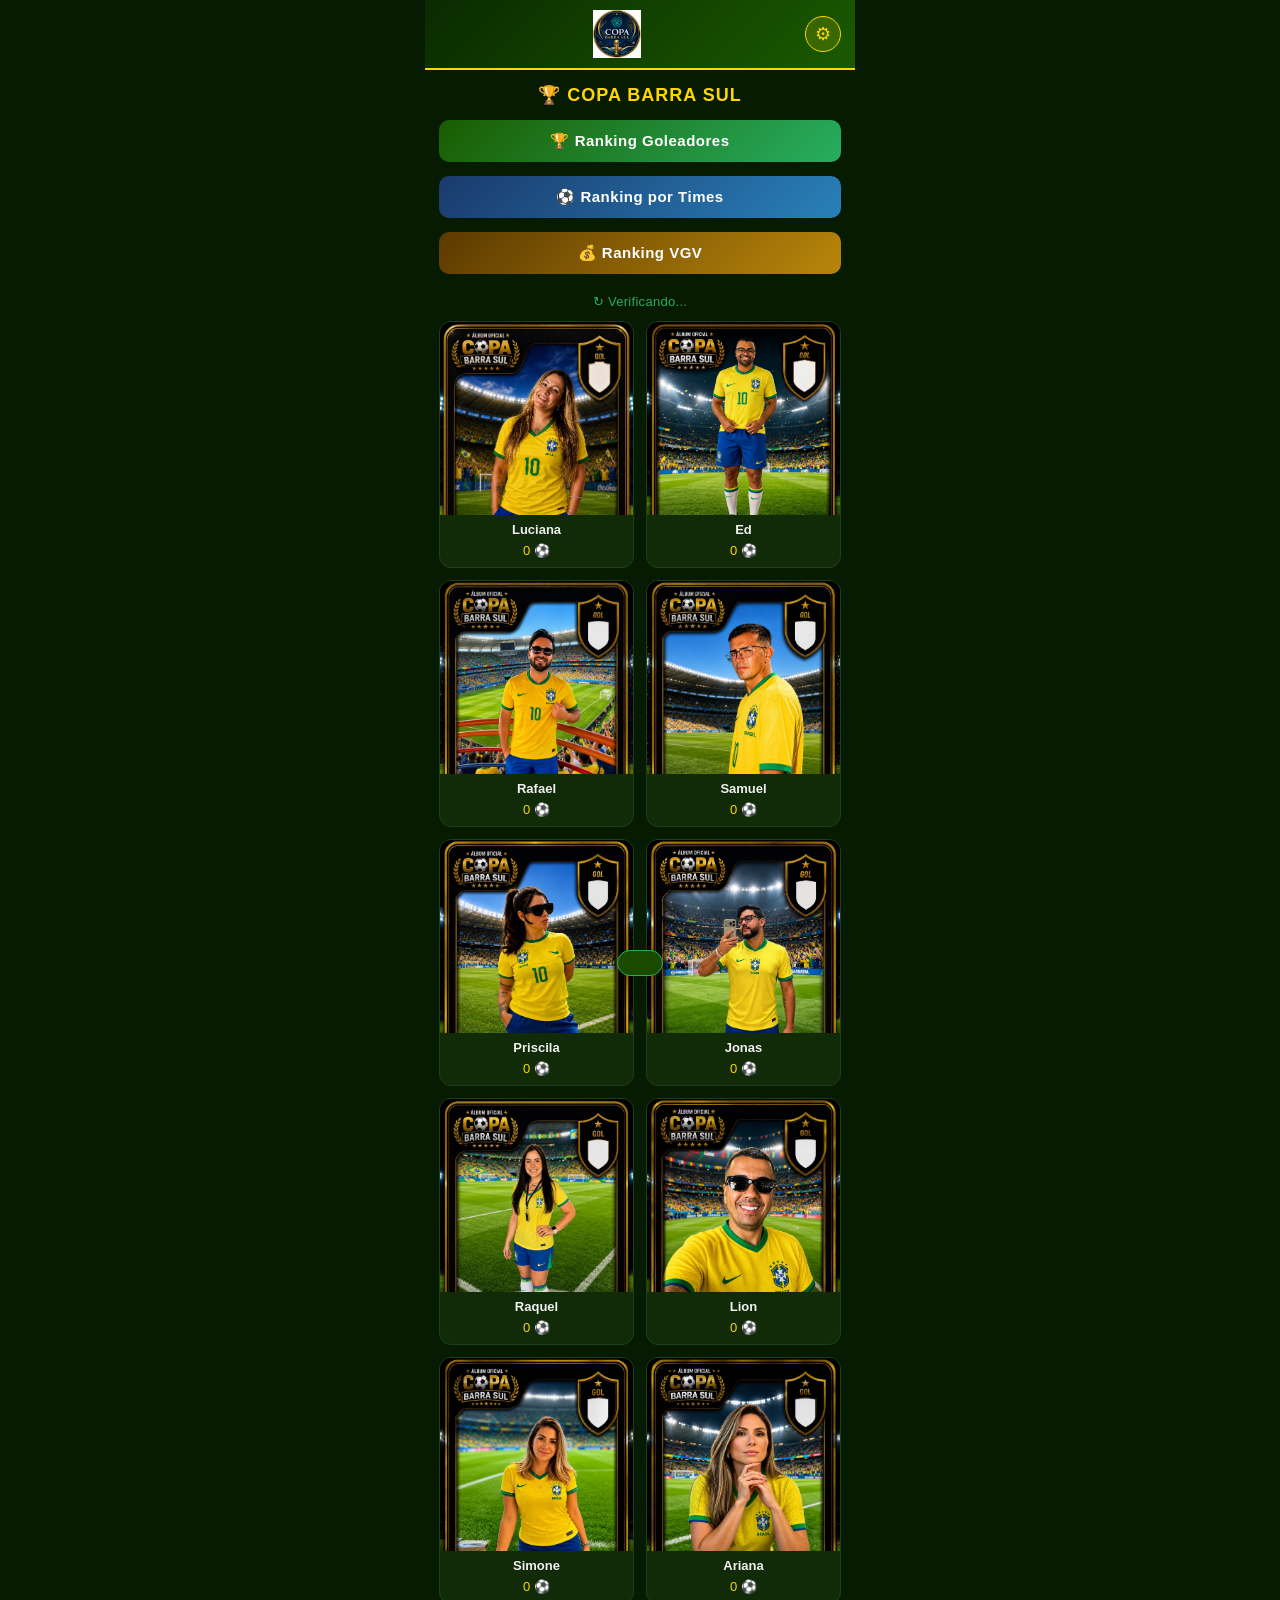
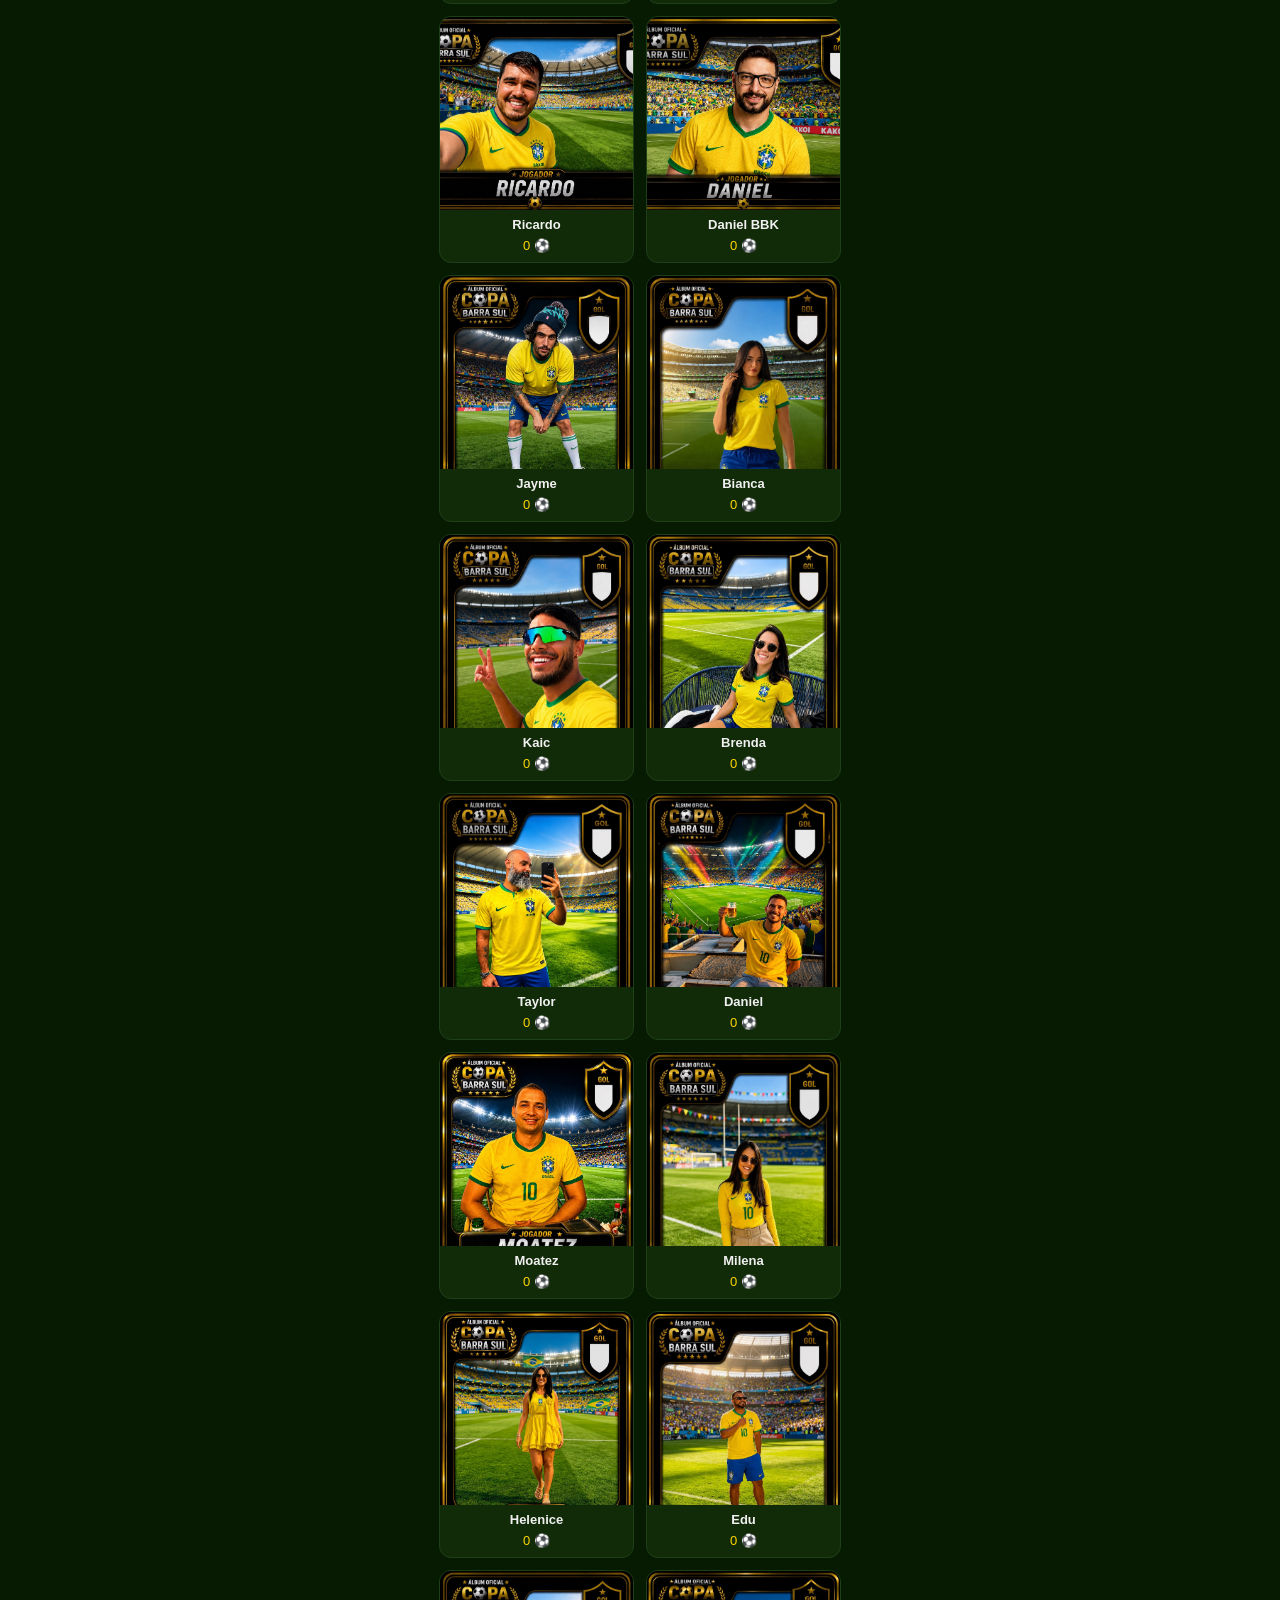
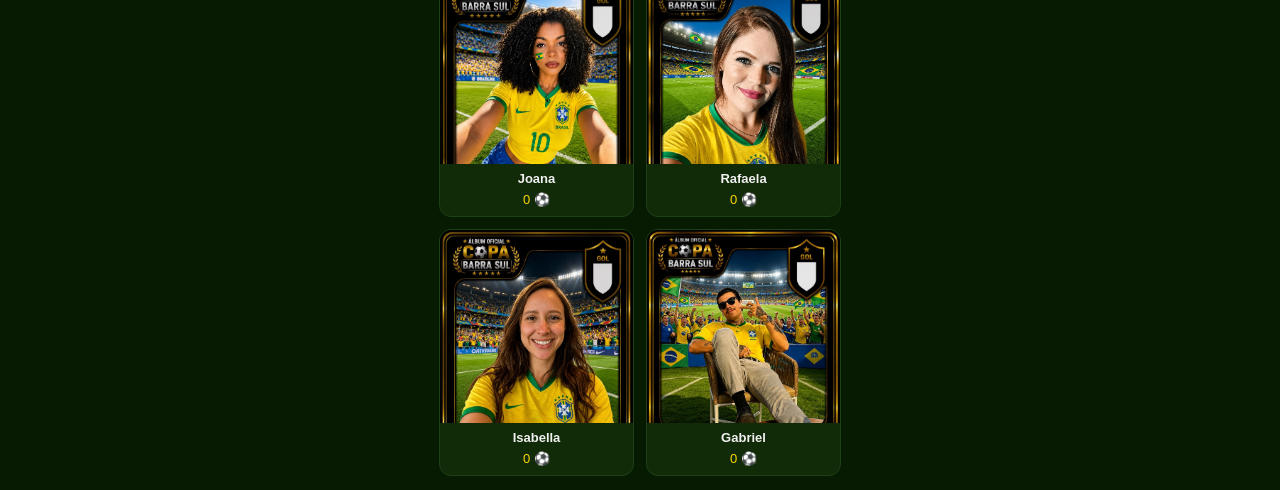
==== copa-barra-sul-dev.html @ 3b6c42e1 "DEV: corrige barra de status — função _updateSyncBar não estava definida" ====
<!DOCTYPE html>
<html lang="pt-BR">
<head>
<meta charset="UTF-8">
<meta http-equiv="Cache-Control" content="no-cache, no-store, must-revalidate">
<meta http-equiv="Pragma" content="no-cache">
<meta http-equiv="Expires" content="0">
<meta name="viewport" content="width=device-width,initial-scale=1,maximum-scale=1,user-scalable=no">
<meta name="theme-color" content="#071a02">
<title>Copa Barra Sul</title>
<style>
*{box-sizing:border-box;margin:0;padding:0}
:root{
  --bg:#071a02;--bg2:#0b2505;--card:#112a08;
  --gold:#FFD700;--green:#27ae60;--red:#c0392b;
  --text:#f0f0f0;--muted:#7a9c7a;--border:#1e4018;
}
body{background:var(--bg);color:var(--text);font-family:Arial,sans-serif;max-width:430px;margin:0 auto;min-height:100vh;overflow-x:hidden}
a{color:inherit;text-decoration:none}
/* HEADER */
header{background:linear-gradient(135deg,#0a2a00 0%,#1a5a00 100%);padding:10px 14px;display:flex;align-items:center;gap:10px;position:sticky;top:0;z-index:100;border-bottom:2px solid var(--gold)}
#backBtn{background:none;border:none;color:var(--gold);font-size:30px;cursor:pointer;display:none;align-items:center;justify-content:center;width:36px;height:36px;padding:0;line-height:1;flex-shrink:0}
#backBtn.visible{display:flex}
#headerLogo{height:48px;object-fit:contain;flex:1;display:block}
#mgrBtn{background:rgba(255,215,0,.15);border:1.5px solid var(--gold);color:var(--gold);width:36px;height:36px;border-radius:50%;font-size:18px;cursor:pointer;display:flex;align-items:center;justify-content:center;flex-shrink:0}
/* HOME */
#homeView{padding:14px}
.home-title{text-align:center;color:var(--gold);font-size:18px;font-weight:bold;margin-bottom:14px;letter-spacing:1px}
#grid{display:grid;grid-template-columns:1fr 1fr;gap:12px}
.player-card{background:var(--card);border:1px solid var(--border);border-radius:12px;overflow:hidden;cursor:pointer;transition:transform .15s,box-shadow .15s;-webkit-tap-highlight-color:transparent}
.player-card:active{transform:scale(.97);box-shadow:0 0 0 2px var(--gold)}
.player-photo{width:100%;aspect-ratio:1/1;background-size:cover;background-position:center top;background-color:#0a2005}
.player-name{padding:7px 8px 3px;font-weight:bold;font-size:13px;text-align:center;color:var(--text)}
.player-gols{padding:3px 8px 9px;font-size:13px;color:var(--gold);text-align:center}
.collab-picker{display:flex;flex-wrap:wrap;gap:6px;margin-bottom:10px;max-height:160px;overflow-y:auto;padding:4px 0}
.collab-chip{background:var(--bg2);border:1.5px solid var(--border);border-radius:20px;padding:6px 11px;font-size:12px;color:var(--text);cursor:pointer;white-space:nowrap;transition:all .15s;-webkit-tap-highlight-color:transparent}
.collab-chip.selected{background:var(--green);border-color:var(--green);color:#fff;font-weight:bold}
.collab-sel-hint{font-size:11px;color:var(--muted);margin-bottom:8px}
/* ALBUM */
#albumView{padding:14px;display:none}
.album-top{display:flex;gap:14px;align-items:center;background:var(--card);border:1px solid var(--border);border-radius:14px;padding:14px;margin-bottom:14px}
.album-foto{width:84px;height:84px;border-radius:50%;background-size:cover;background-position:center top;background-color:#0a2005;border:3px solid var(--gold);flex-shrink:0}
.album-nome{font-size:20px;font-weight:bold;margin-bottom:8px}
.album-badge{display:inline-flex;align-items:center;gap:5px;background:var(--gold);color:#000;padding:5px 14px;border-radius:20px;font-weight:bold;font-size:15px}
.sec-title{font-size:15px;font-weight:bold;color:var(--gold);margin:16px 0 10px;padding-bottom:6px;border-bottom:1px solid var(--border)}
/* CORINGAS */
.coringas-grid{display:grid;grid-template-columns:1fr 1fr;gap:10px}
.coringa-card{background:var(--card);border:2px solid var(--border);border-radius:12px;padding:12px;text-align:center;min-height:120px;display:flex;flex-direction:column;align-items:center;justify-content:center;gap:6px}
.coringa-card.earned{border-color:var(--gold);background:#142a00}
.coringa-gols{font-size:11px;color:var(--muted)}
.coringa-img{width:68px;height:auto;border-radius:8px;margin:4px 0}
.coringa-lock{font-size:26px}
.coringa-premio{font-size:11px;color:var(--text);line-height:1.3}
.coringa-card.earned .coringa-premio{color:var(--gold);font-weight:bold}
.locked-text{color:var(--muted)}
/* STICKERS */
.stickers-grid{display:grid;grid-template-columns:1fr 1fr;gap:10px}
.sticker-card{background:var(--card);border:2px solid;border-radius:12px;padding:12px;text-align:center}
.sticker-qty{font-size:22px;font-weight:bold;margin-bottom:2px}
.sticker-nome{font-size:12px;font-weight:bold;margin:3px 0}
.sticker-gols{font-size:11px;color:var(--muted)}
.no-stickers{color:var(--muted);text-align:center;padding:24px;font-style:italic;grid-column:1/-1}
/* PUNIÇÕES */
.punicoes-list{display:flex;flex-direction:column;gap:8px}
.pu-item{background:#1f0000;border:1px solid #4a0000;border-radius:10px;padding:10px 12px;display:flex;align-items:center;gap:10px;font-size:13px}
.pu-emoji{font-size:20px;flex-shrink:0}
.pu-desc{flex:1;color:var(--text)}
.pu-gols{color:var(--red);font-weight:bold;flex-shrink:0}
.pu-date{color:var(--muted);font-size:11px;flex-shrink:0}
/* EVENTS */
.events-list{display:flex;flex-direction:column;gap:6px;max-height:300px;overflow-y:auto}
.ev-item{background:var(--card);border:1px solid var(--border);border-radius:8px;padding:9px 12px;display:flex;align-items:center;gap:10px;font-size:12px}
.ev-dot{width:10px;height:10px;border-radius:50%;flex-shrink:0}
.ev-desc{flex:1;color:var(--text)}
.ev-gols{font-weight:bold;flex-shrink:0}
.ev-gols.plus{color:var(--green)}
.ev-gols.minus{color:var(--red)}
.ev-date{color:var(--muted);font-size:11px;flex-shrink:0}
/* MANAGER */
#managerView{padding:14px;display:none}
.mgr-head{text-align:center;margin-bottom:18px}
.mgr-head h2{color:var(--gold);font-size:22px}
.mgr-sub{color:var(--muted);font-size:13px;margin-top:4px}
.mgr-card{background:var(--card);border:1px solid var(--border);border-radius:14px;padding:16px;margin-bottom:14px}
.mgr-card h3{color:var(--text);font-size:15px;margin-bottom:12px}
select{width:100%;padding:12px;background:#0d2508;border:1px solid var(--border);color:var(--text);border-radius:8px;font-size:14px;margin-bottom:10px;-webkit-appearance:none;appearance:none}
.btn-p{width:100%;padding:14px;background:linear-gradient(135deg,#145c00,#27ae60);border:none;color:#fff;border-radius:8px;font-size:15px;font-weight:bold;cursor:pointer;margin-top:4px}
.btn-d{width:100%;padding:14px;background:linear-gradient(135deg,#5c0000,#c0392b);border:none;color:#fff;border-radius:8px;font-size:15px;font-weight:bold;cursor:pointer;margin-top:4px}
.btn-out{width:100%;padding:12px;background:transparent;border:1px solid var(--muted);color:var(--muted);border-radius:8px;font-size:14px;cursor:pointer;margin-top:8px}
.rank-item{display:flex;align-items:center;padding:8px 4px;border-bottom:1px solid var(--border);gap:12px}
.rank-item:last-child{border-bottom:none}
.rank-pos{color:var(--gold);font-weight:bold;font-size:14px;min-width:28px}
.rank-nome{flex:1;font-size:14px}
.rank-gols{color:var(--gold);font-size:14px}
/* MODAL */
.modal{position:fixed;inset:0;background:rgba(0,0,0,.8);display:none;align-items:center;justify-content:center;z-index:200;padding:16px}
.modal.open{display:flex}
.modal-box{background:#0b2005;border:2px solid var(--gold);border-radius:18px;padding:24px;width:300px;max-width:100%}
.modal-box h3{color:var(--gold);text-align:center;font-size:18px;margin-bottom:18px}
.modal-box input[type=password]{width:100%;padding:13px;background:#0d2508;border:1.5px solid var(--border);color:var(--text);border-radius:8px;font-size:16px;margin-bottom:14px;text-align:center;letter-spacing:3px}
.modal-btns{display:flex;gap:10px}
.modal-btns button{flex:1;padding:13px;border-radius:8px;font-size:15px;cursor:pointer;border:none;font-weight:bold}
.btn-enter{background:var(--green);color:#fff}
.btn-cancel{background:#222;color:var(--muted)}


/* CARTAS REAIS */
.sticker-card-img{background:var(--card);border:1px solid var(--border);border-radius:12px;overflow:hidden;text-align:center;padding-bottom:10px}
.sticker-img-wrap{position:relative;display:inline-block;width:100%}
.sticker-img-real{width:100%;display:block;border-radius:0}
.sticker-qty-badge{position:absolute;top:6px;right:6px;background:var(--gold);color:#000;font-weight:bold;font-size:13px;padding:2px 8px;border-radius:12px}
.sticker-img-label{font-size:12px;font-weight:bold;color:var(--text);padding:6px 8px 2px}
.sticker-img-gols{font-size:11px;color:var(--gold)}

/* CORREÇÃO DE ERROS */
.mgr-card-danger{border-color:#4a1000!important}
.corr-hint{font-size:12px;color:var(--muted);margin-bottom:10px;line-height:1.4}
.corr-list{display:flex;flex-direction:column;gap:6px;margin-top:8px;max-height:320px;overflow-y:auto}
.corr-item{display:flex;align-items:center;gap:8px;background:var(--bg2);border:1px solid var(--border);border-radius:8px;padding:9px 10px}
.corr-item-pun{background:#1a0000;border-color:#4a0000}
.corr-dot{width:9px;height:9px;border-radius:50%;flex-shrink:0}
.corr-info{flex:1;min-width:0;display:flex;flex-direction:column;gap:2px}
.corr-label{font-size:13px;color:var(--text);white-space:nowrap;overflow:hidden;text-overflow:ellipsis}
.corr-date{font-size:10px;color:var(--muted)}
.corr-gols{font-size:13px;font-weight:bold;flex-shrink:0}
.corr-gols.plus{color:var(--green)}
.corr-gols.minus{color:var(--red)}
.corr-del{background:#3a0000;border:1px solid #7a0000;color:#ff6b6b;width:28px;height:28px;border-radius:6px;font-size:14px;cursor:pointer;flex-shrink:0;display:flex;align-items:center;justify-content:center;font-weight:bold}
.corr-del:active{background:#5a0000}
.corr-edit{background:#003a2a;border:1px solid #007a55;color:#4fc3a1;width:28px;height:28px;border-radius:6px;font-size:13px;cursor:pointer;flex-shrink:0;display:flex;align-items:center;justify-content:center}
.corr-edit:active{background:#005a3a}
.date-edit-input{flex:1;background:var(--bg2);border:1px solid #27ae60;border-radius:6px;color:var(--text);font-size:12px;padding:4px 6px;min-width:0}
.corr-save{background:#003a00;border:1px solid #007a00;color:#4fc34f;width:28px;height:28px;border-radius:6px;font-size:16px;cursor:pointer;flex-shrink:0}
.corr-cancel{background:#3a0000;border:1px solid #7a0000;color:#ff6b6b;width:28px;height:28px;border-radius:6px;font-size:16px;cursor:pointer;flex-shrink:0}
.corr-empty{color:var(--muted);font-size:13px;text-align:center;padding:16px;font-style:italic}
.vgv-input-wrap{display:flex;align-items:center;gap:8px;background:var(--bg2);border:1px solid var(--border);border-radius:8px;padding:10px 12px;margin:10px 0}
.vgv-prefix{color:var(--green);font-weight:bold;font-size:15px;flex-shrink:0}
.vgv-input{flex:1;background:transparent;border:none;color:var(--text);font-size:16px;outline:none}
.rank-score-vgv{font-size:12px;color:var(--green);text-align:right;line-height:1.2}
.vgv-hist{background:var(--bg2);border:1px solid #7a5c00;border-radius:8px;padding:10px;margin:4px 0 8px;}
.vgv-hist-item{display:flex;justify-content:space-between;padding:5px 0;border-bottom:1px solid var(--border);font-size:13px;}
.vgv-hist-item:last-child{border-bottom:none}
.vgv-hist-date{color:var(--muted)}
.vgv-hist-val{color:#b8860b;font-weight:bold}

/* CARTA PICKER */
.carta-picker{display:grid;grid-template-columns:repeat(3,1fr);gap:8px;margin-bottom:12px;max-height:360px;overflow-y:auto;padding:2px}
.carta-pick{background:var(--bg2);border:2px solid var(--border);border-radius:10px;padding:6px;text-align:center;cursor:pointer;transition:all .15s;-webkit-tap-highlight-color:transparent}
.carta-pick:active{transform:scale(.96)}
.carta-pick.selected{border-color:var(--gold);background:#1a3500}
.carta-pick-img{width:100%;border-radius:6px;display:block;margin-bottom:4px}
.carta-pick-fallback{height:60px;border-radius:6px;display:flex;align-items:center;justify-content:center;font-size:10px;font-weight:bold;color:#fff;margin-bottom:4px}
.carta-pick-nome{font-size:10px;color:var(--text);font-weight:bold;line-height:1.2}
.carta-pick-gols{font-size:10px;color:var(--gold);margin-top:2px}

/* RANKING */
.rank-open-btn{width:100%;padding:12px;background:linear-gradient(135deg,#1a5c00,#27ae60);border:none;color:#fff;border-radius:10px;font-size:15px;font-weight:bold;cursor:pointer;margin-bottom:14px;letter-spacing:.5px}
#rankingView{padding:14px}
.rank-tabs{display:flex;gap:8px;margin-bottom:16px}
.rank-tab{flex:1;padding:11px 4px;border:1.5px solid var(--border);background:var(--card);color:var(--muted);border-radius:10px;font-size:14px;font-weight:bold;cursor:pointer;text-align:center;transition:all .15s}
.rank-tab.active{background:var(--gold);color:#000;border-color:var(--gold)}
.rank-list{display:flex;flex-direction:column;gap:10px}
.rank-row{display:flex;align-items:center;gap:12px;background:var(--card);border:1px solid var(--border);border-radius:12px;padding:12px 14px;cursor:pointer}
.rank-row:active{transform:scale(.98)}
.rank-row.top1{border-color:#FFD700;background:#1a3000}
.rank-row.top2{border-color:#C0C0C0}
.rank-row.top3{border-color:#CD7F32}
.rank-medal{font-size:22px;width:28px;text-align:center;flex-shrink:0}
.rank-avatar{width:46px;height:46px;border-radius:50%;background-size:cover;background-position:center top;background-color:#0a2005;flex-shrink:0;border:2px solid var(--border)}
.rank-row.top1 .rank-avatar{border-color:var(--gold)}
.rank-info{flex:1;min-width:0}
.rank-info-nome{font-size:15px;font-weight:bold;white-space:nowrap;overflow:hidden;text-overflow:ellipsis}
.rank-info-sub{font-size:11px;color:var(--muted);margin-top:2px}
.rank-score{font-size:20px;font-weight:bold;color:var(--gold);flex-shrink:0}
.rank-zero{color:var(--muted);text-align:center;padding:30px;font-style:italic}
.rank-head{text-align:center;margin-bottom:18px}
.rank-head h2{color:var(--gold);font-size:20px}
.rank-head p{color:var(--muted);font-size:13px;margin-top:4px}

/* TOAST */
.toast{position:fixed;bottom:24px;left:50%;transform:translateX(-50%) translateY(100px);background:#1a4a00;border:1.5px solid var(--green);color:#fff;padding:12px 22px;border-radius:30px;font-size:14px;font-weight:bold;z-index:300;transition:transform .3s;max-width:90vw;text-align:center;pointer-events:none}
.toast.show{transform:translateX(-50%) translateY(0)}
/* TIMES */
.times-open-btn{width:100%;padding:12px;background:linear-gradient(135deg,#1a3a6c,#2980b9);border:none;color:#fff;border-radius:10px;font-size:15px;font-weight:bold;cursor:pointer;margin-bottom:14px;letter-spacing:.5px}
.vgv-open-btn{width:100%;padding:12px;background:linear-gradient(135deg,#5c3a00,#b8860b);border:none;color:#fff;border-radius:10px;font-size:15px;font-weight:bold;cursor:pointer;margin-bottom:14px;letter-spacing:.5px}
#timesView{padding:14px;display:none}
.times-head{text-align:center;margin-bottom:18px}
.times-head h2{color:var(--gold);font-size:20px}
.times-head p{color:var(--muted);font-size:13px;margin-top:4px}
.time-card{background:var(--card);border:2px solid var(--border);border-radius:14px;margin-bottom:12px;overflow:hidden}
.time-card.pos1{border-color:#FFD700}
.time-card.pos2{border-color:#C0C0C0}
.time-card.pos3{border-color:#CD7F32}
.time-row{display:flex;align-items:center;gap:12px;padding:14px;cursor:pointer;-webkit-tap-highlight-color:transparent}
.time-row:active{opacity:.8}
.time-medal{font-size:26px;width:32px;text-align:center;flex-shrink:0}
.time-nome{flex:1;font-size:17px;font-weight:bold}
.time-score{font-size:22px;font-weight:bold;color:var(--gold);flex-shrink:0}
.time-detail{border-top:1px solid var(--border);padding:12px;display:none}
.time-members-grid{display:grid;grid-template-columns:repeat(3,1fr);gap:8px}
.time-member{display:flex;flex-direction:column;align-items:center;gap:5px;background:var(--bg2);border-radius:10px;padding:8px 4px;cursor:pointer;-webkit-tap-highlight-color:transparent}
.time-member:active{opacity:.8}
.time-member-foto{width:46px;height:46px;border-radius:50%;background-size:cover;background-position:center top;background-color:#0a2005;border:2px solid var(--border)}
.time-member-nome{font-size:11px;color:var(--text);text-align:center;font-weight:bold;line-height:1.2}
.time-member-gols{font-size:12px;color:var(--gold);font-weight:bold}
</style>
</head>
<body>
<header>
  <button id="backBtn" onclick="goBack()">&#8249;</button>
  <img id="headerLogo" alt="Copa Barra Sul" style="visibility:hidden" onload="this.style.visibility='visible'">
  <button id="mgrBtn" onclick="openManager()" title="Painel Gerente">&#9881;</button>
</header>
<div id="homeView">
  <div class="home-title">&#127942; COPA BARRA SUL</div>
  <button class="rank-open-btn" onclick="openRanking()">&#127942; Ranking Goleadores</button>
  <button class="times-open-btn" onclick="openTimes()">&#9917; Ranking por Times</button>
  <button class="vgv-open-btn" onclick="openVGV()">&#128176; Ranking VGV</button>
  <div id="syncBar" onclick="manualRefresh()" style="text-align:center;font-size:13px;color:#27ae60;padding:6px 0 12px;cursor:pointer;user-select:none;letter-spacing:.3px">&#8635; Verificando...</div>
  <div id="grid"></div>
</div>
<div id="albumView"></div>
<div id="managerView"></div>
<div id="rankingView" style="display:none"></div>
<div id="timesView" style="display:none"></div>
<div id="vgvView" style="display:none"></div>
<!-- Password modal -->
<div id="pwModal" class="modal">
  <div class="modal-box">
    <h3>&#128274; Acesso Gerente</h3>
    <input type="password" id="pwInput" placeholder="Digite a senha">
    <div class="modal-btns">
      <button class="btn-cancel" onclick="closePw()">Cancelar</button>
      <button class="btn-enter" onclick="checkPass()">Entrar</button>
    </div>
  </div>
</div>
<!-- Toast -->
<div id="toast" class="toast"></div>
<script>
const IMGS={
  "ariana": "[data-uri]",
  "bianca": "[data-uri]",
  "brenda": "[data-uri]",
  "carol": "[data-uri]",
  "coringa": "[data-uri]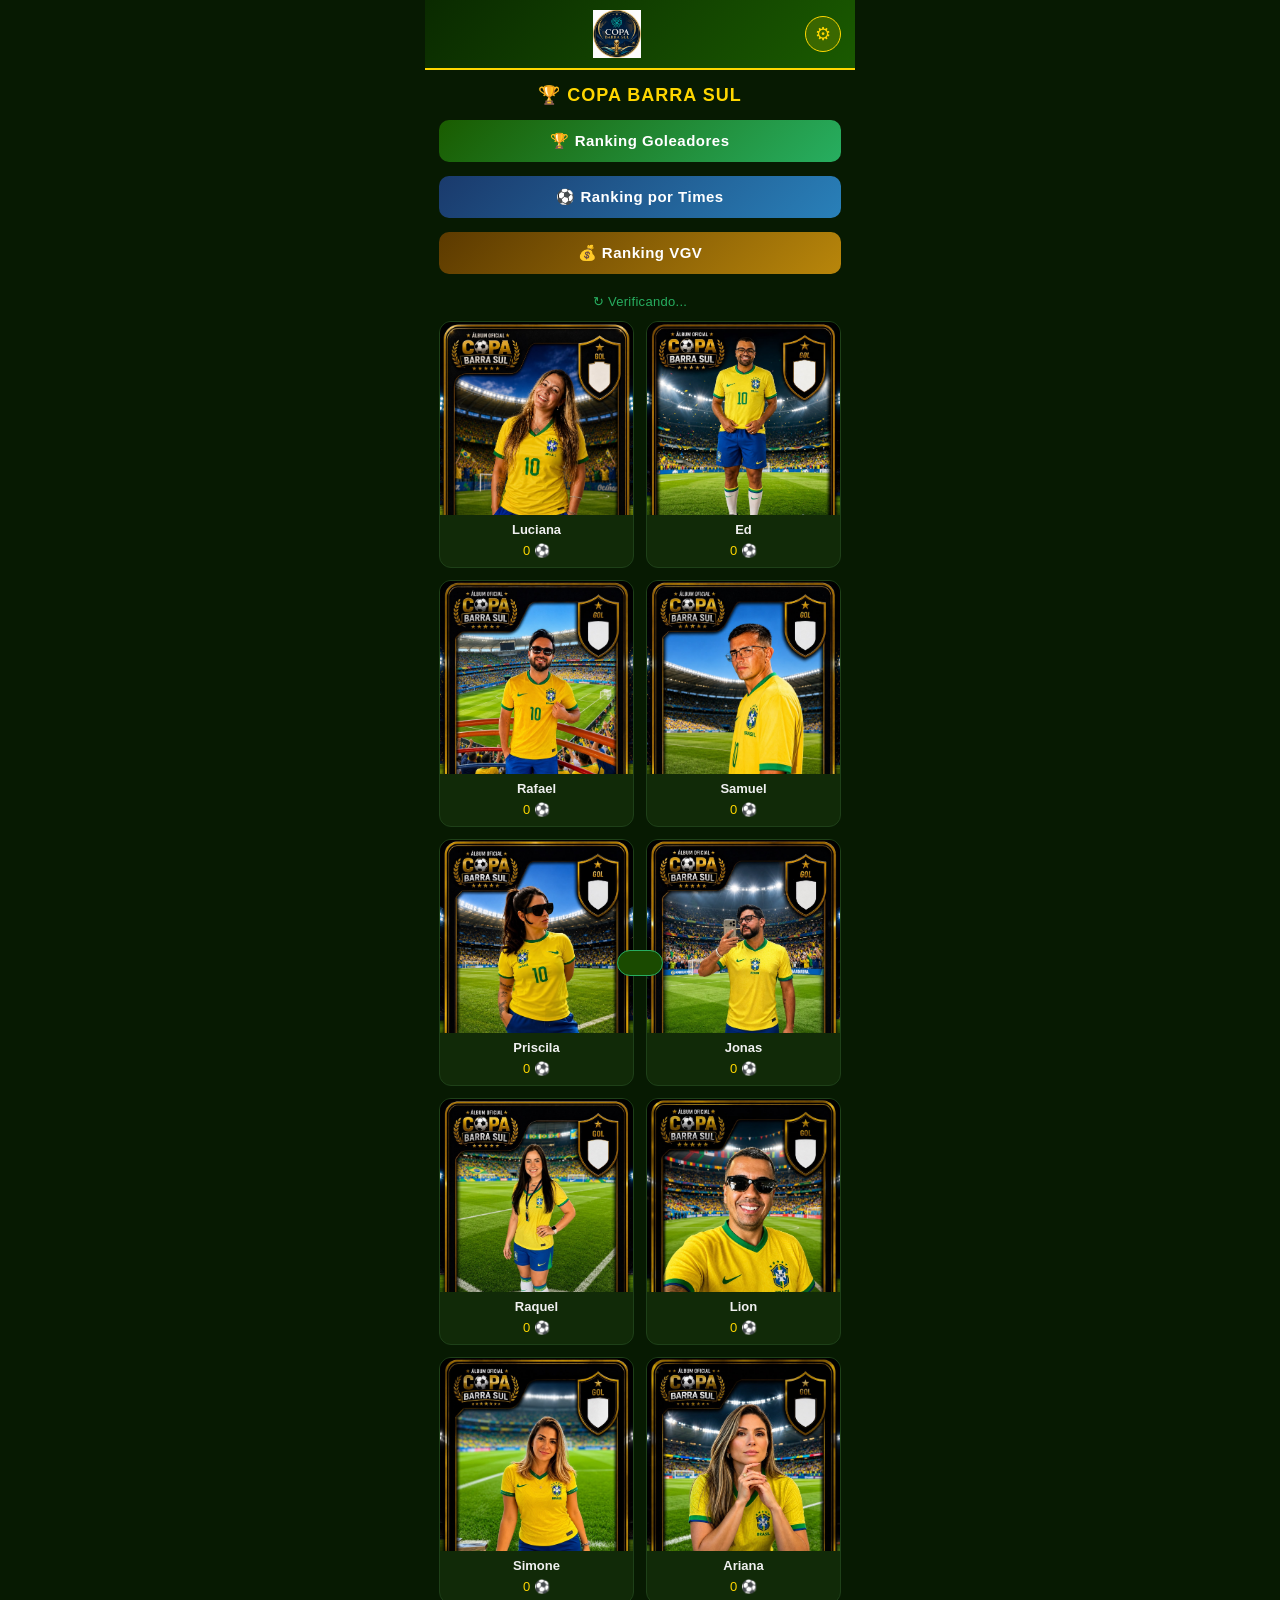
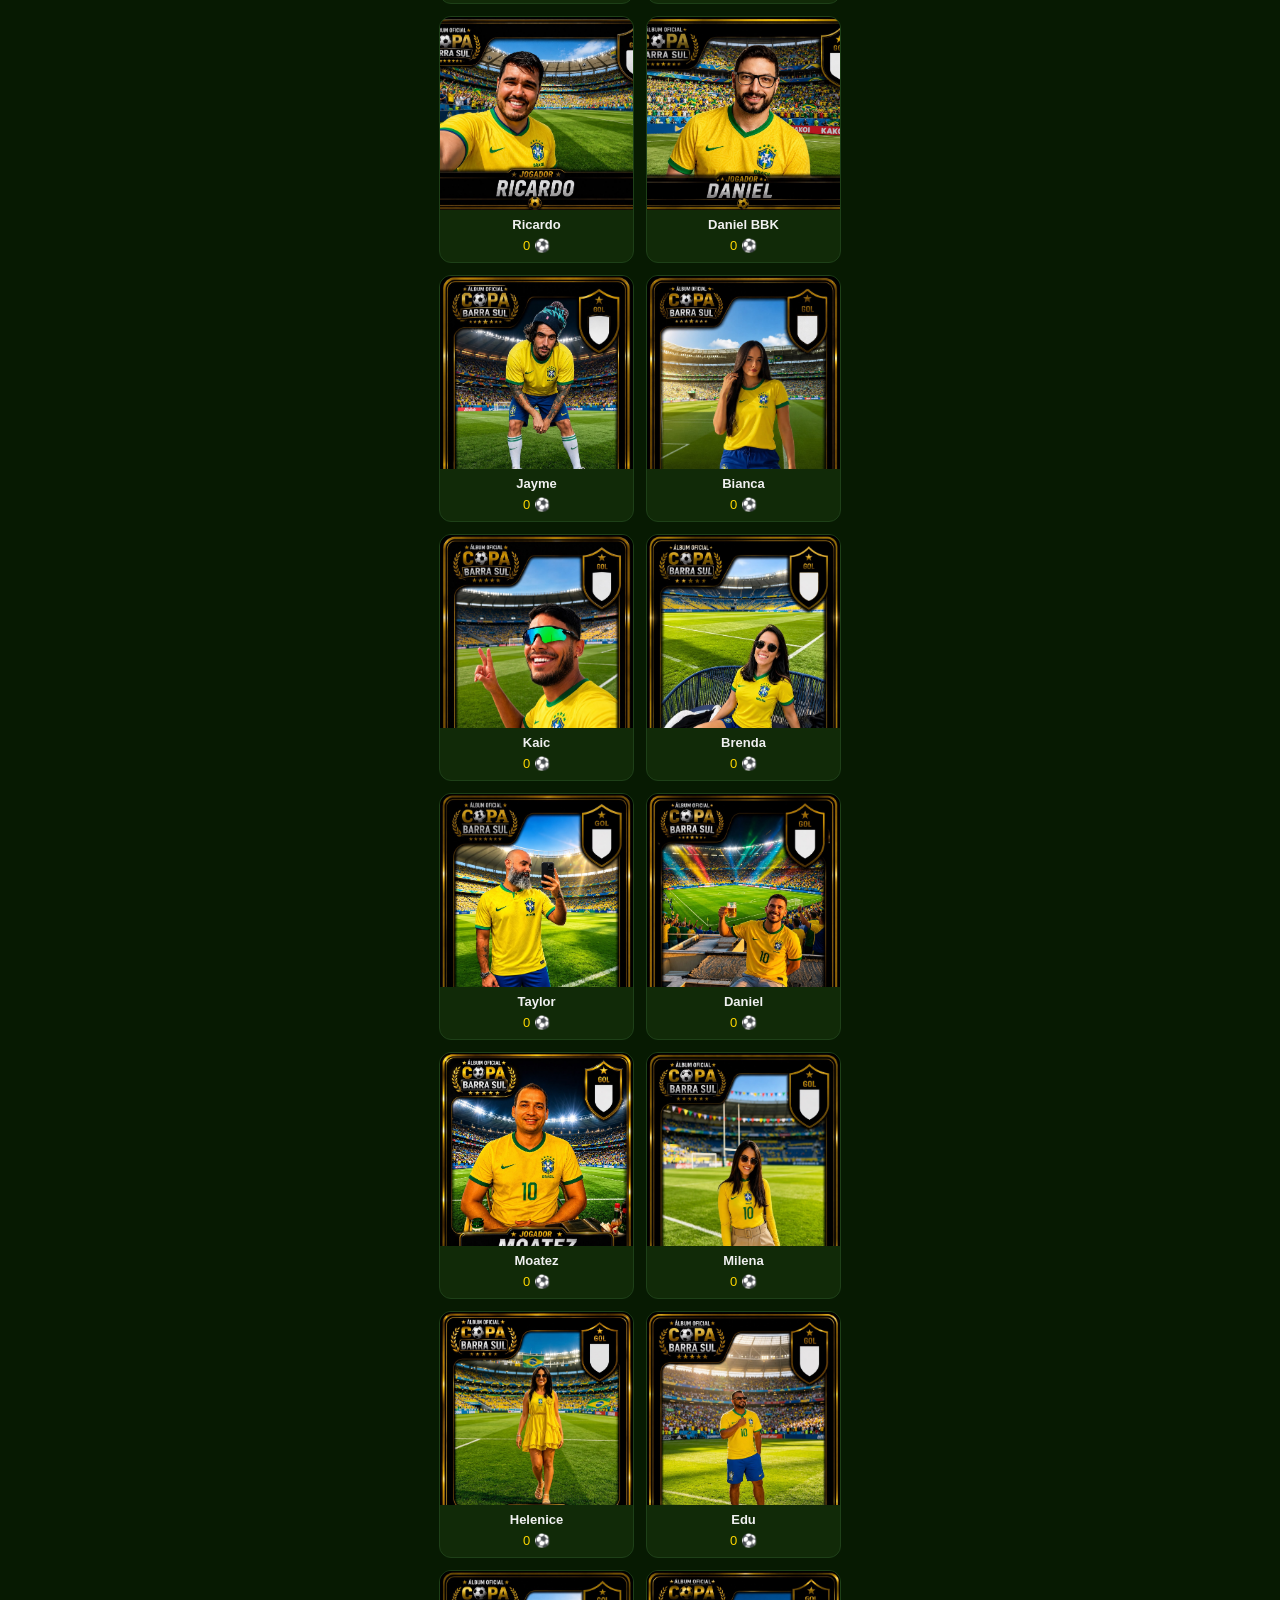
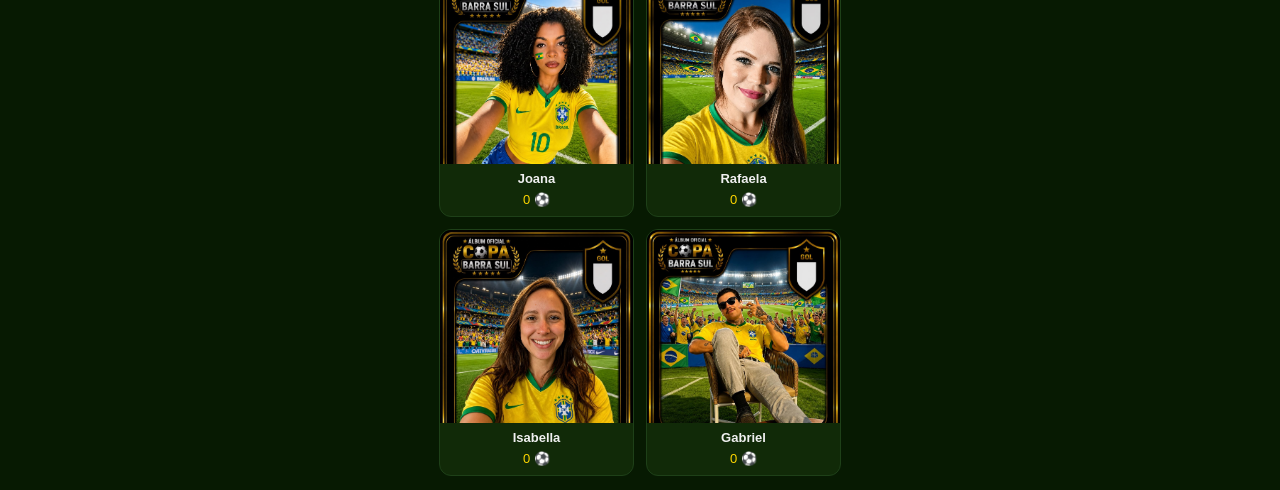
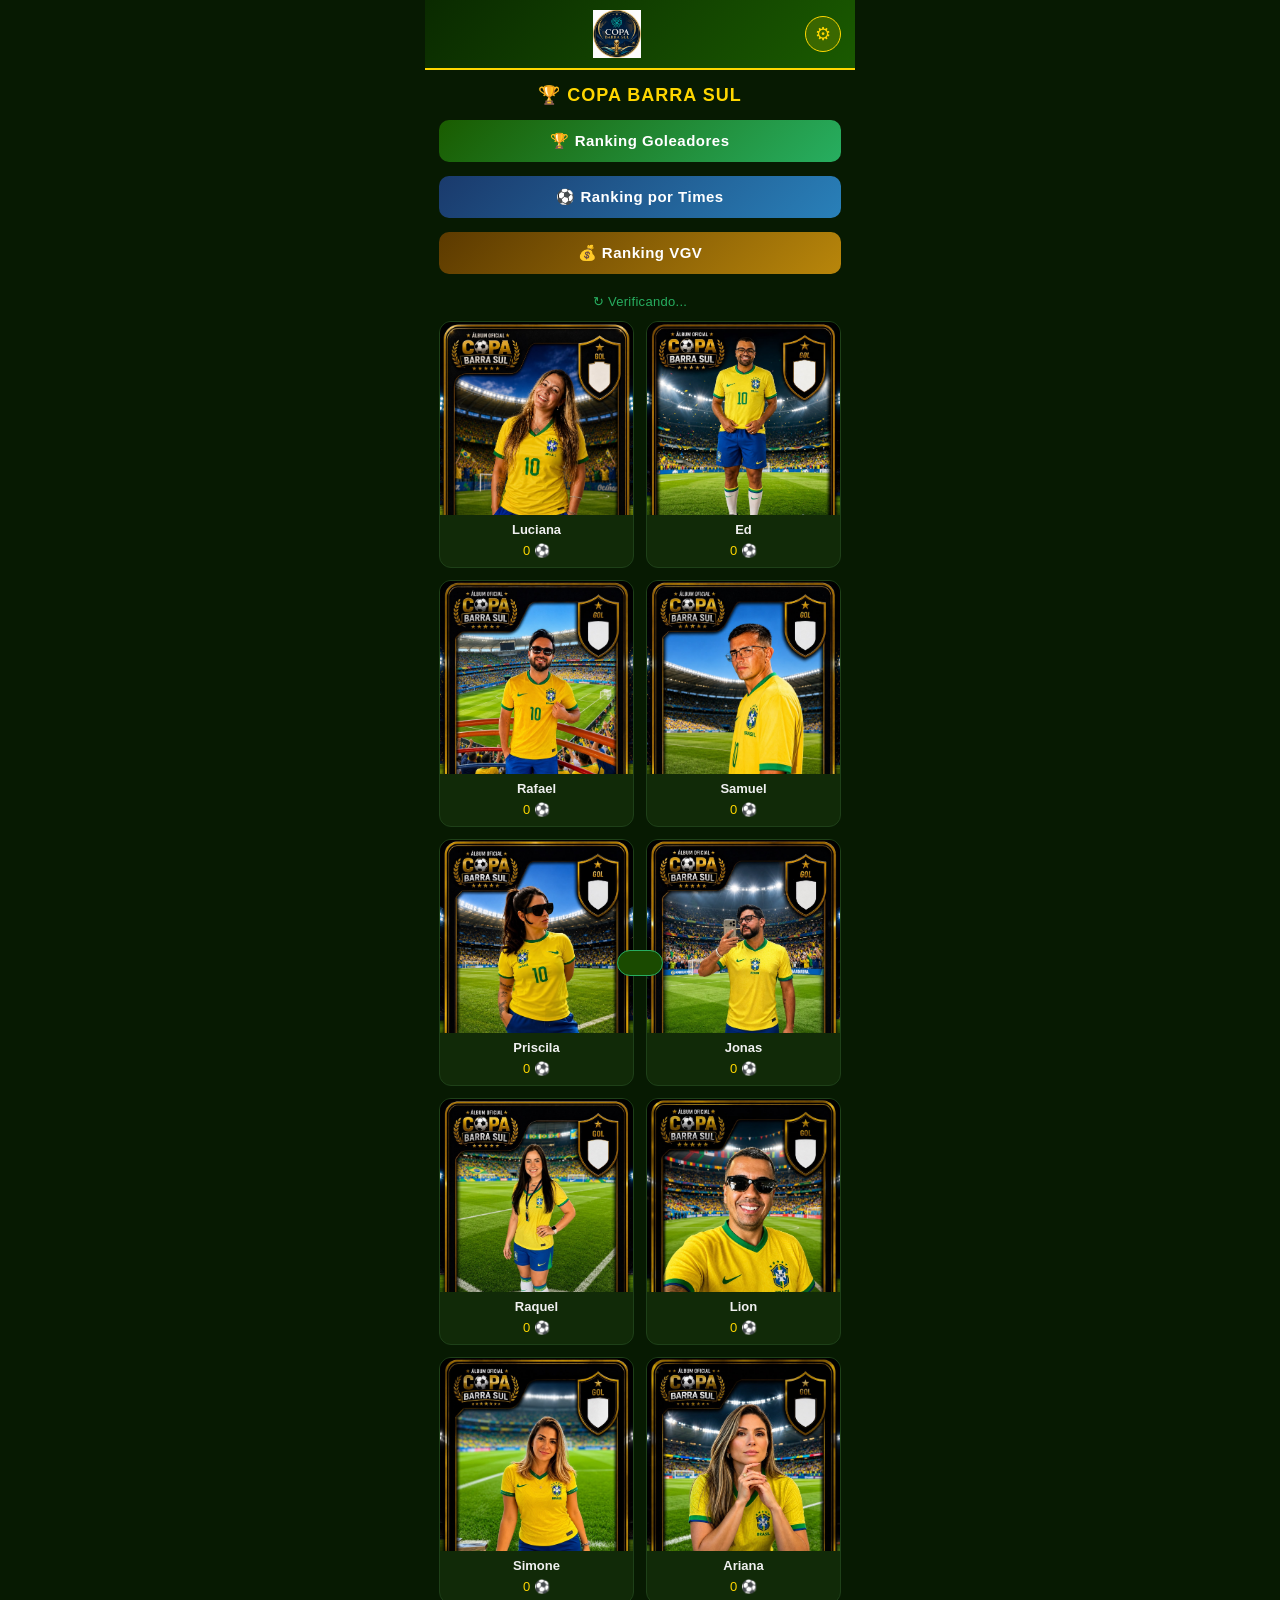
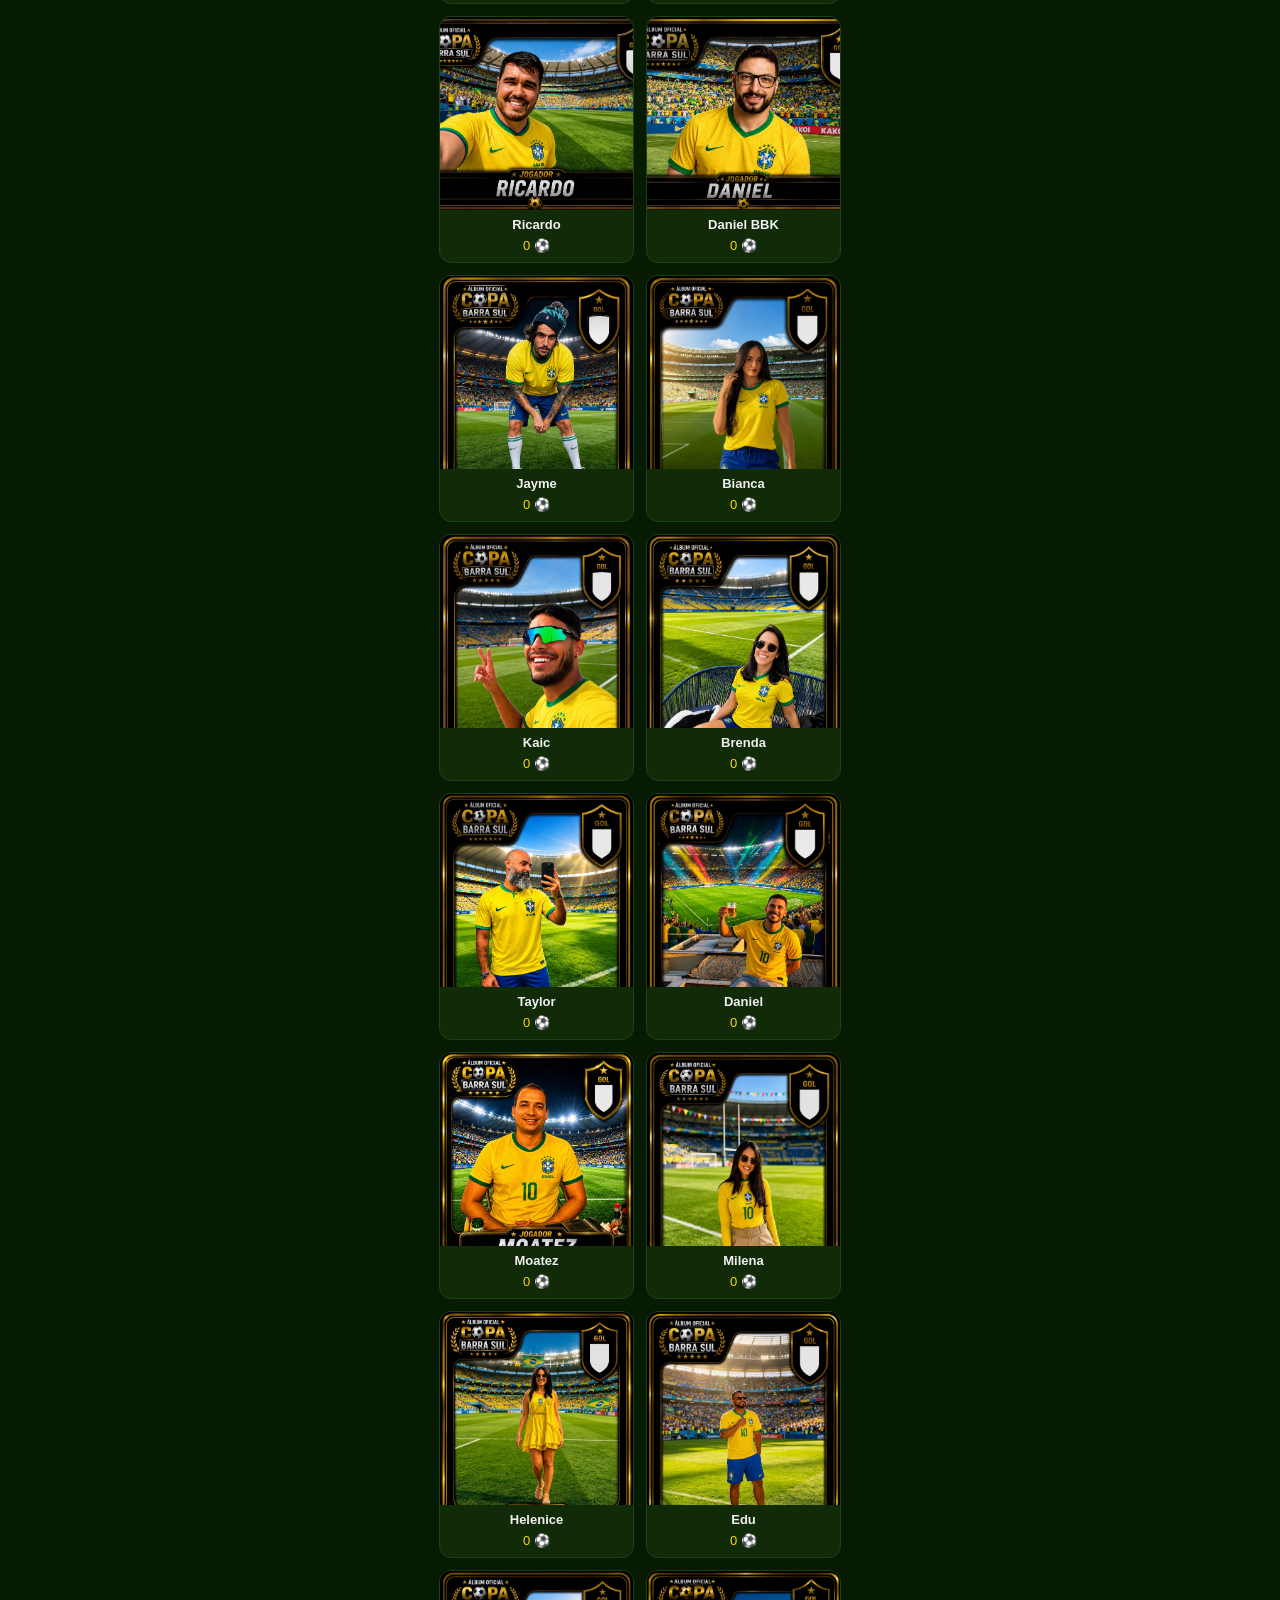
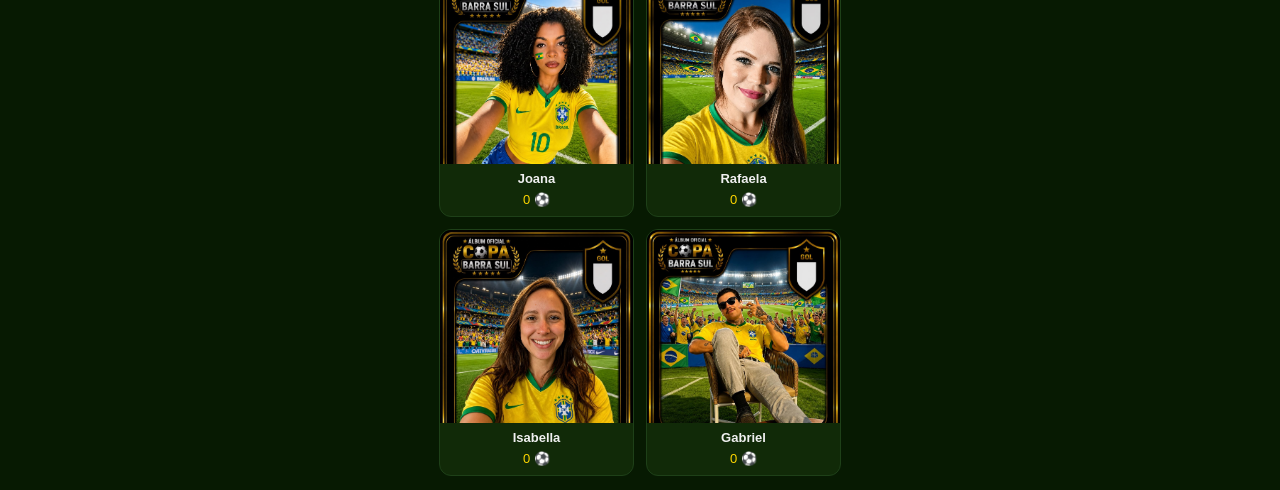
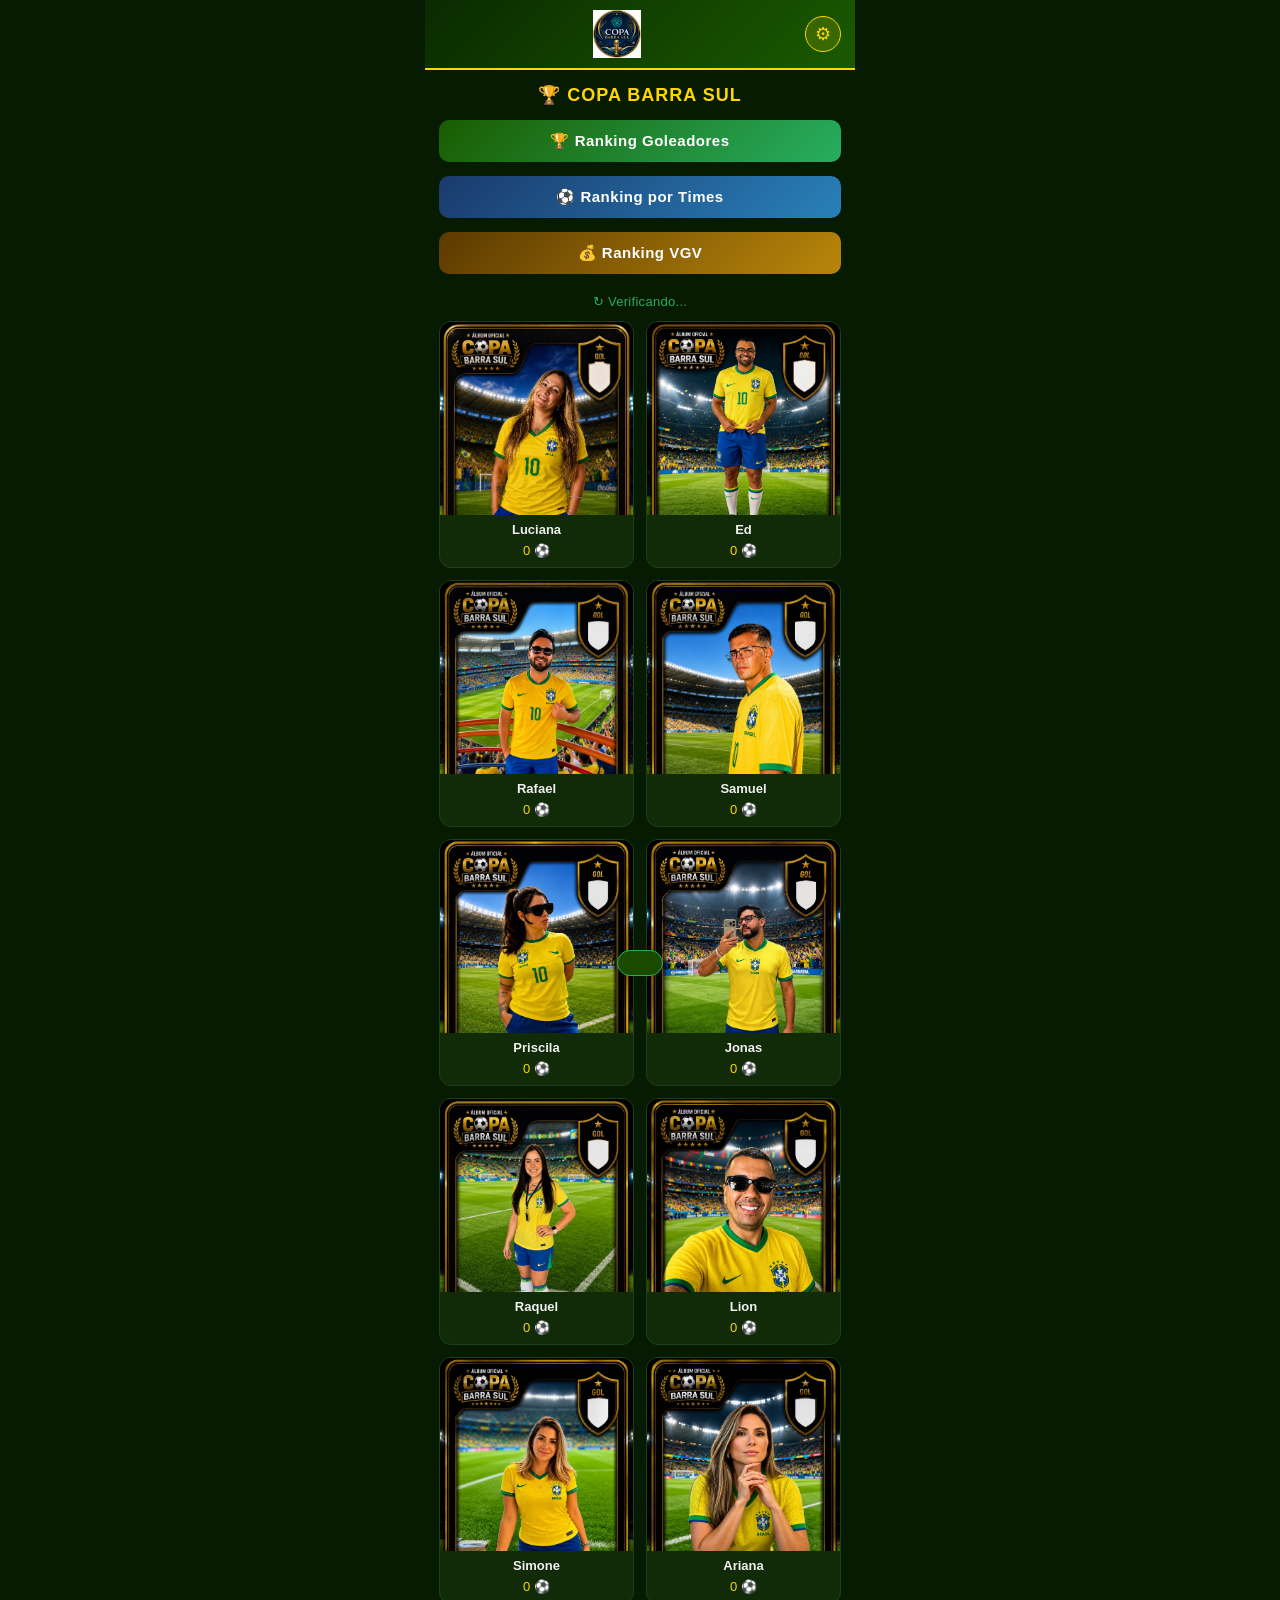
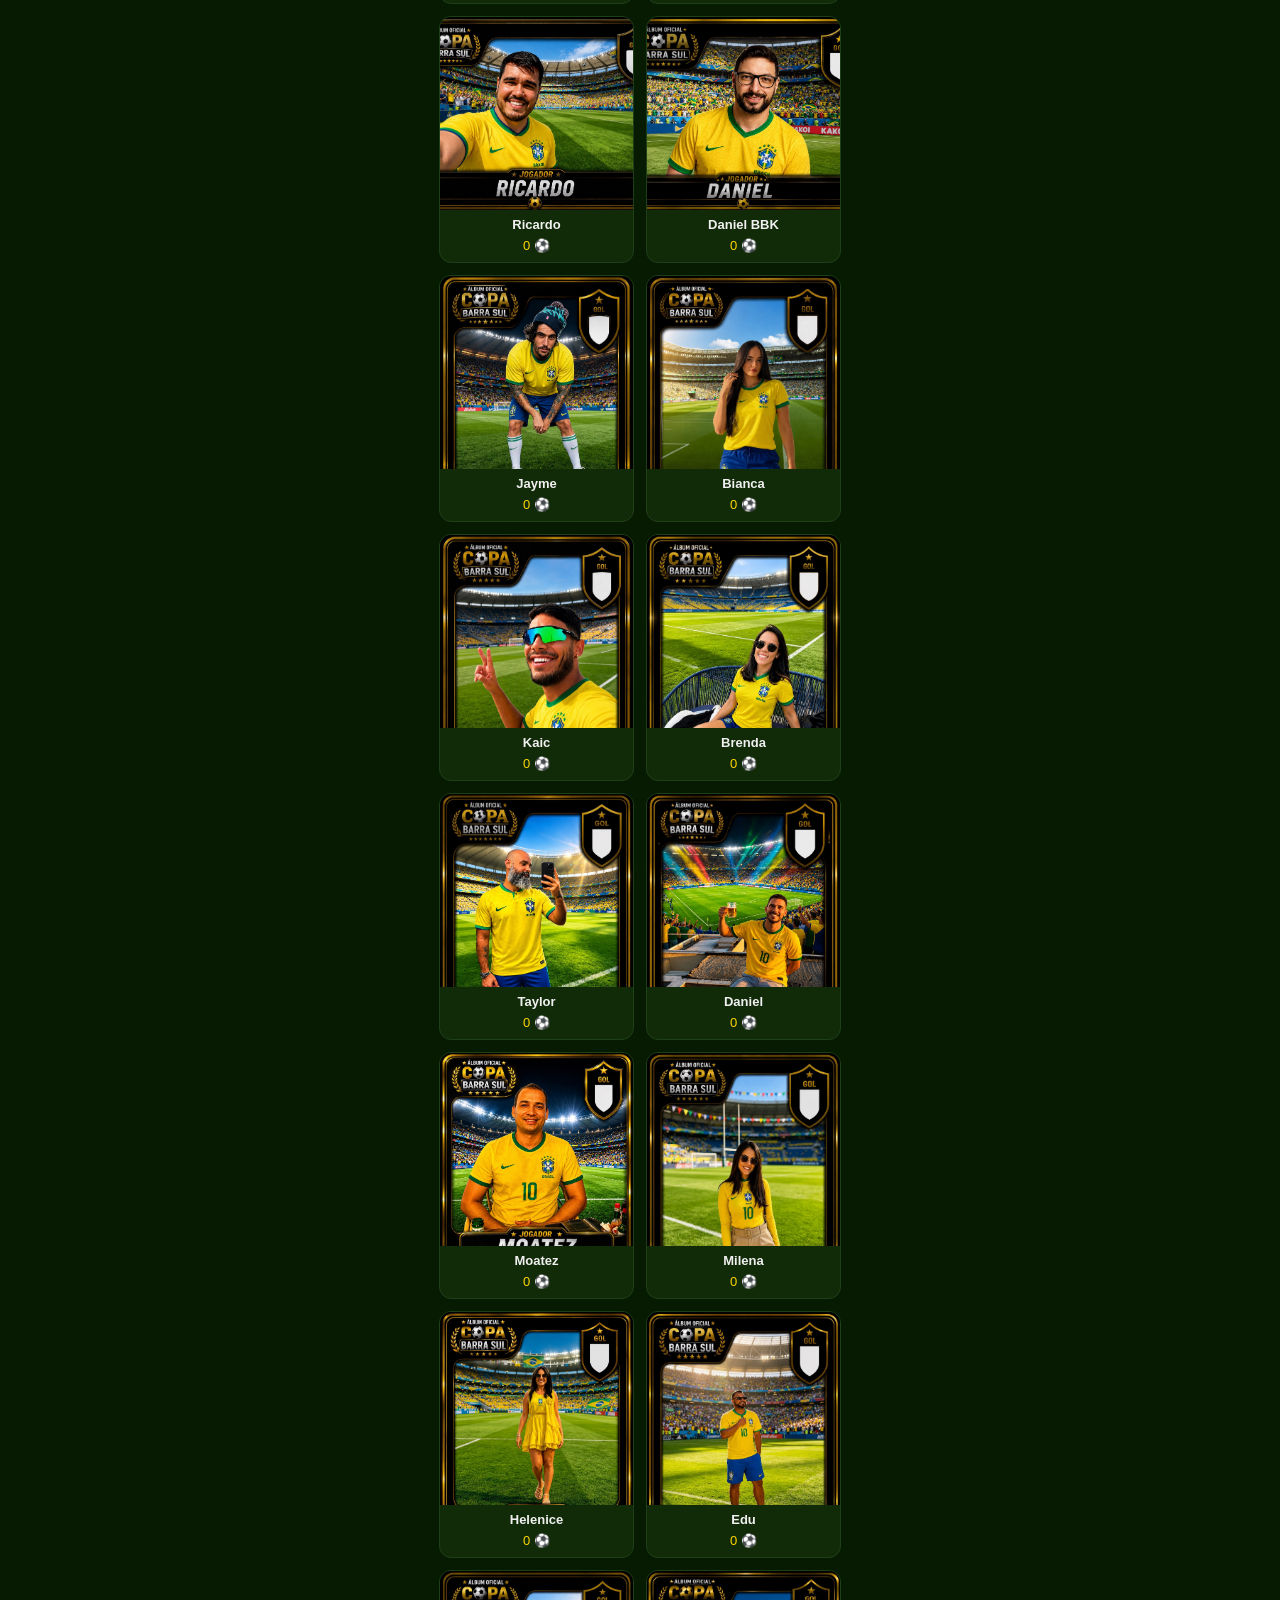
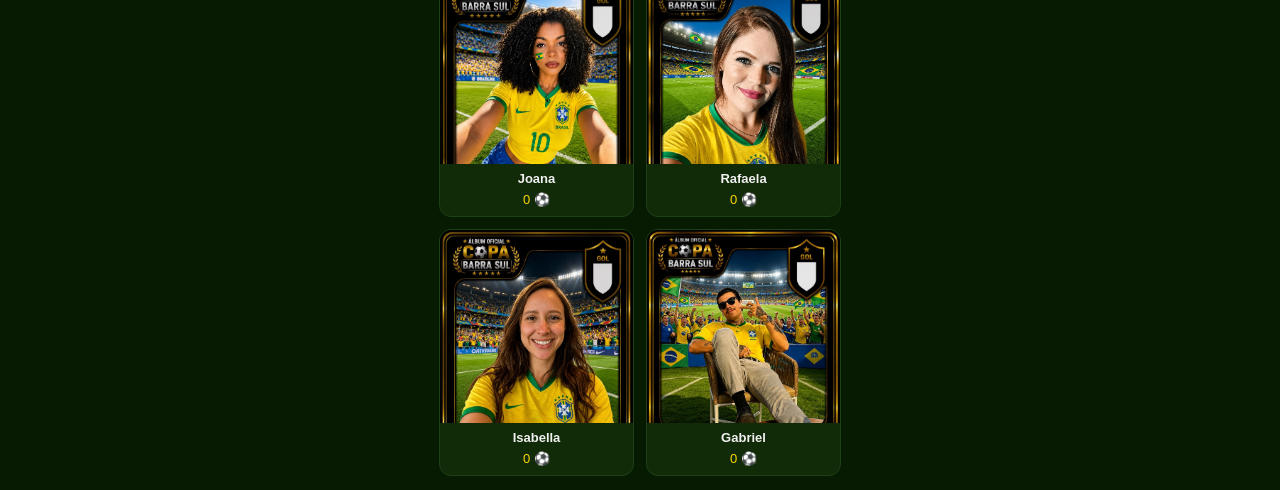
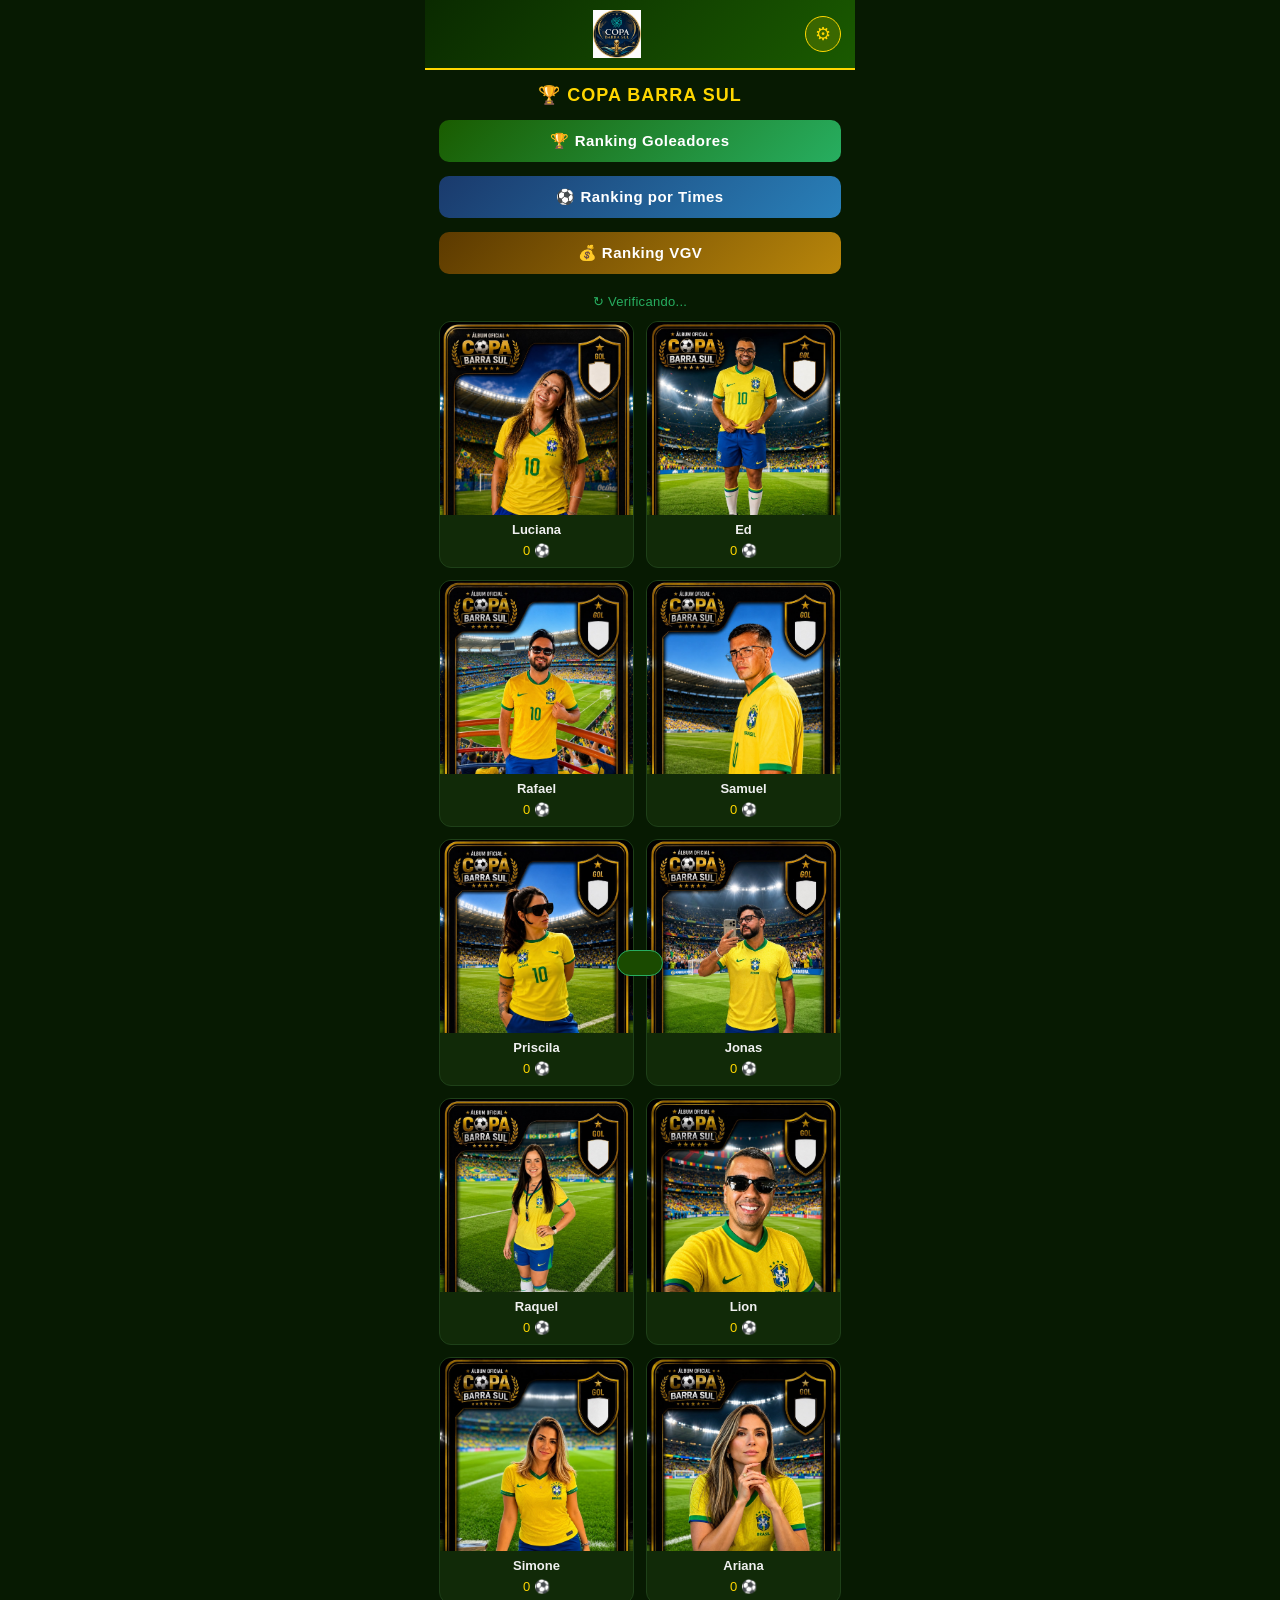
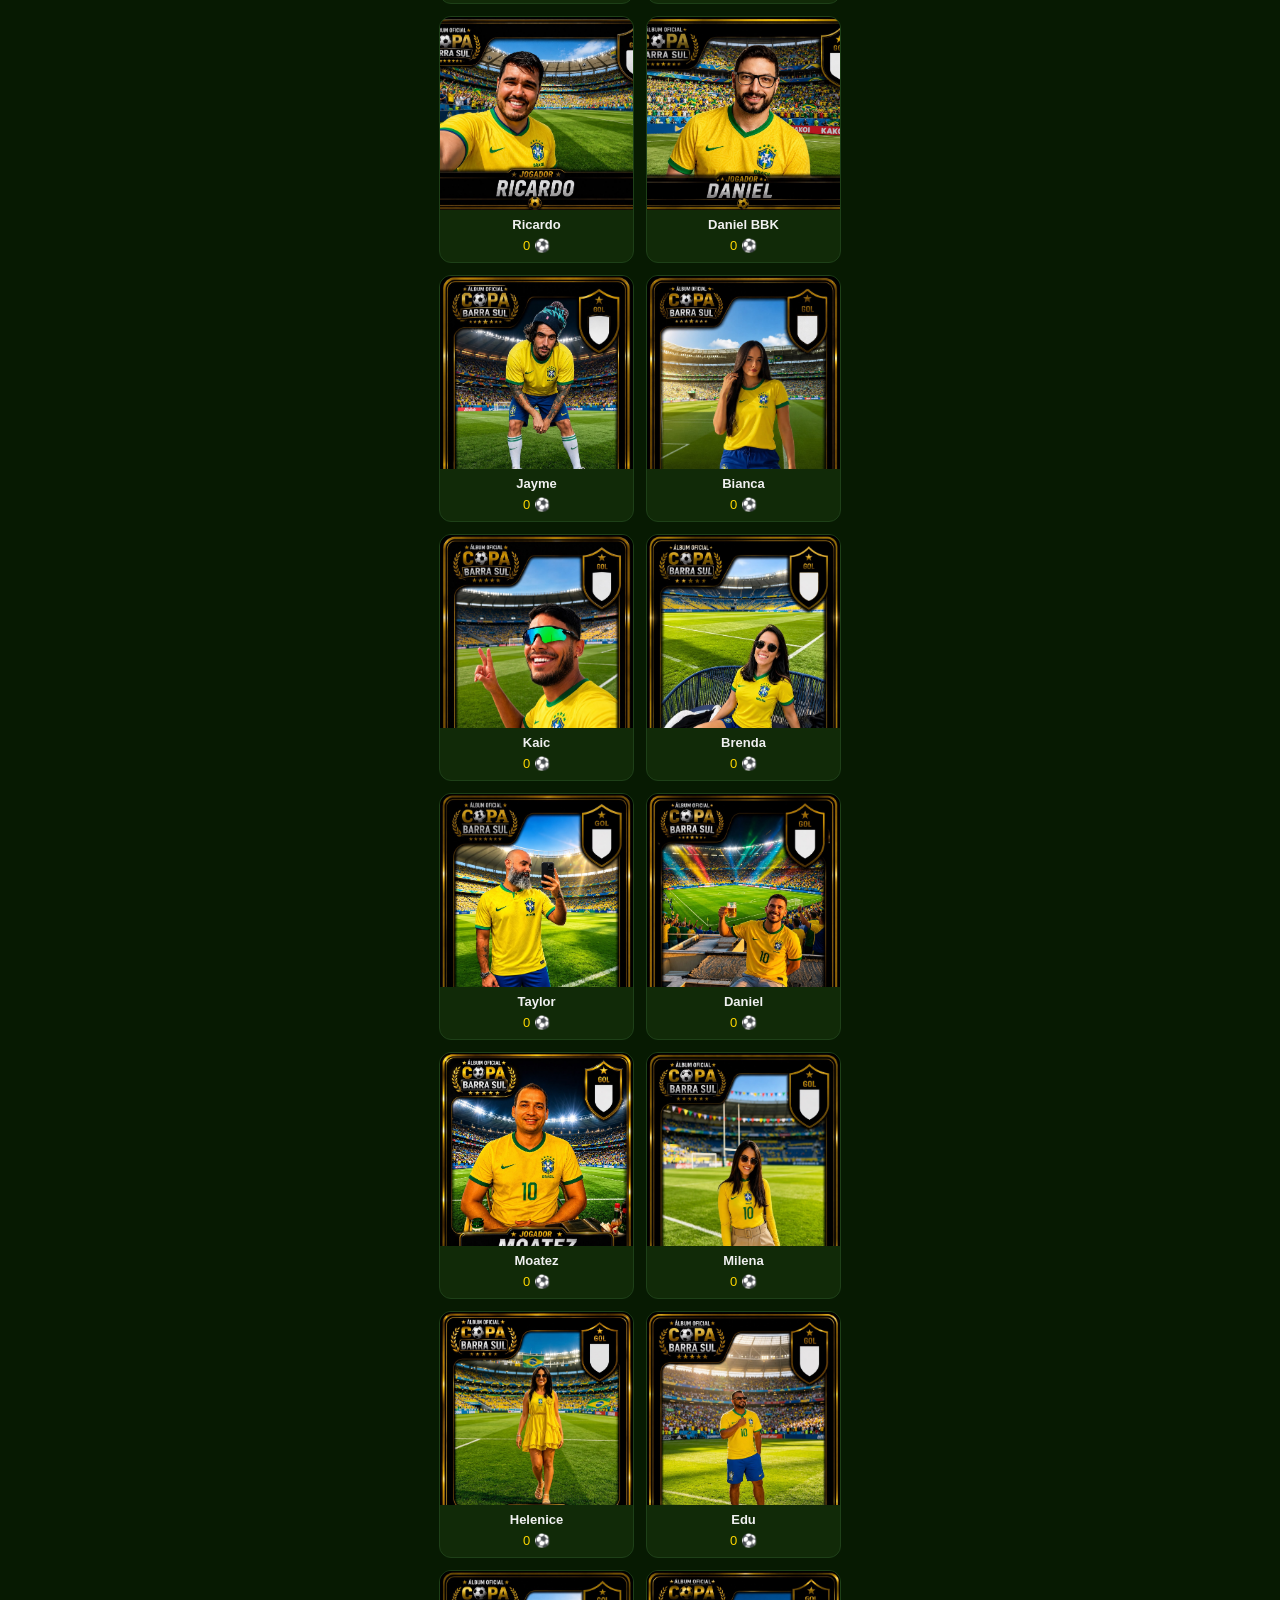
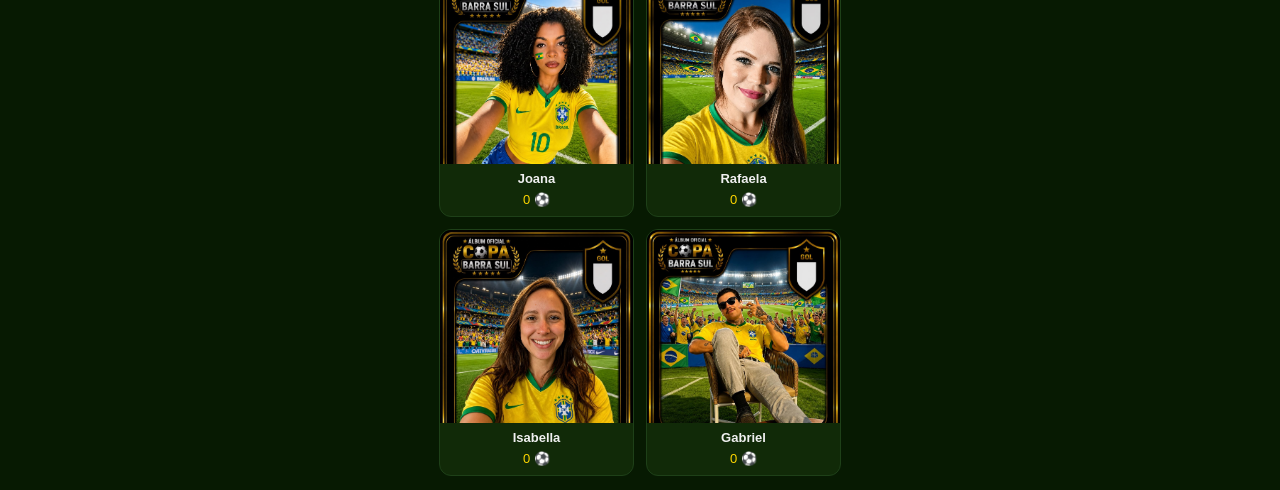
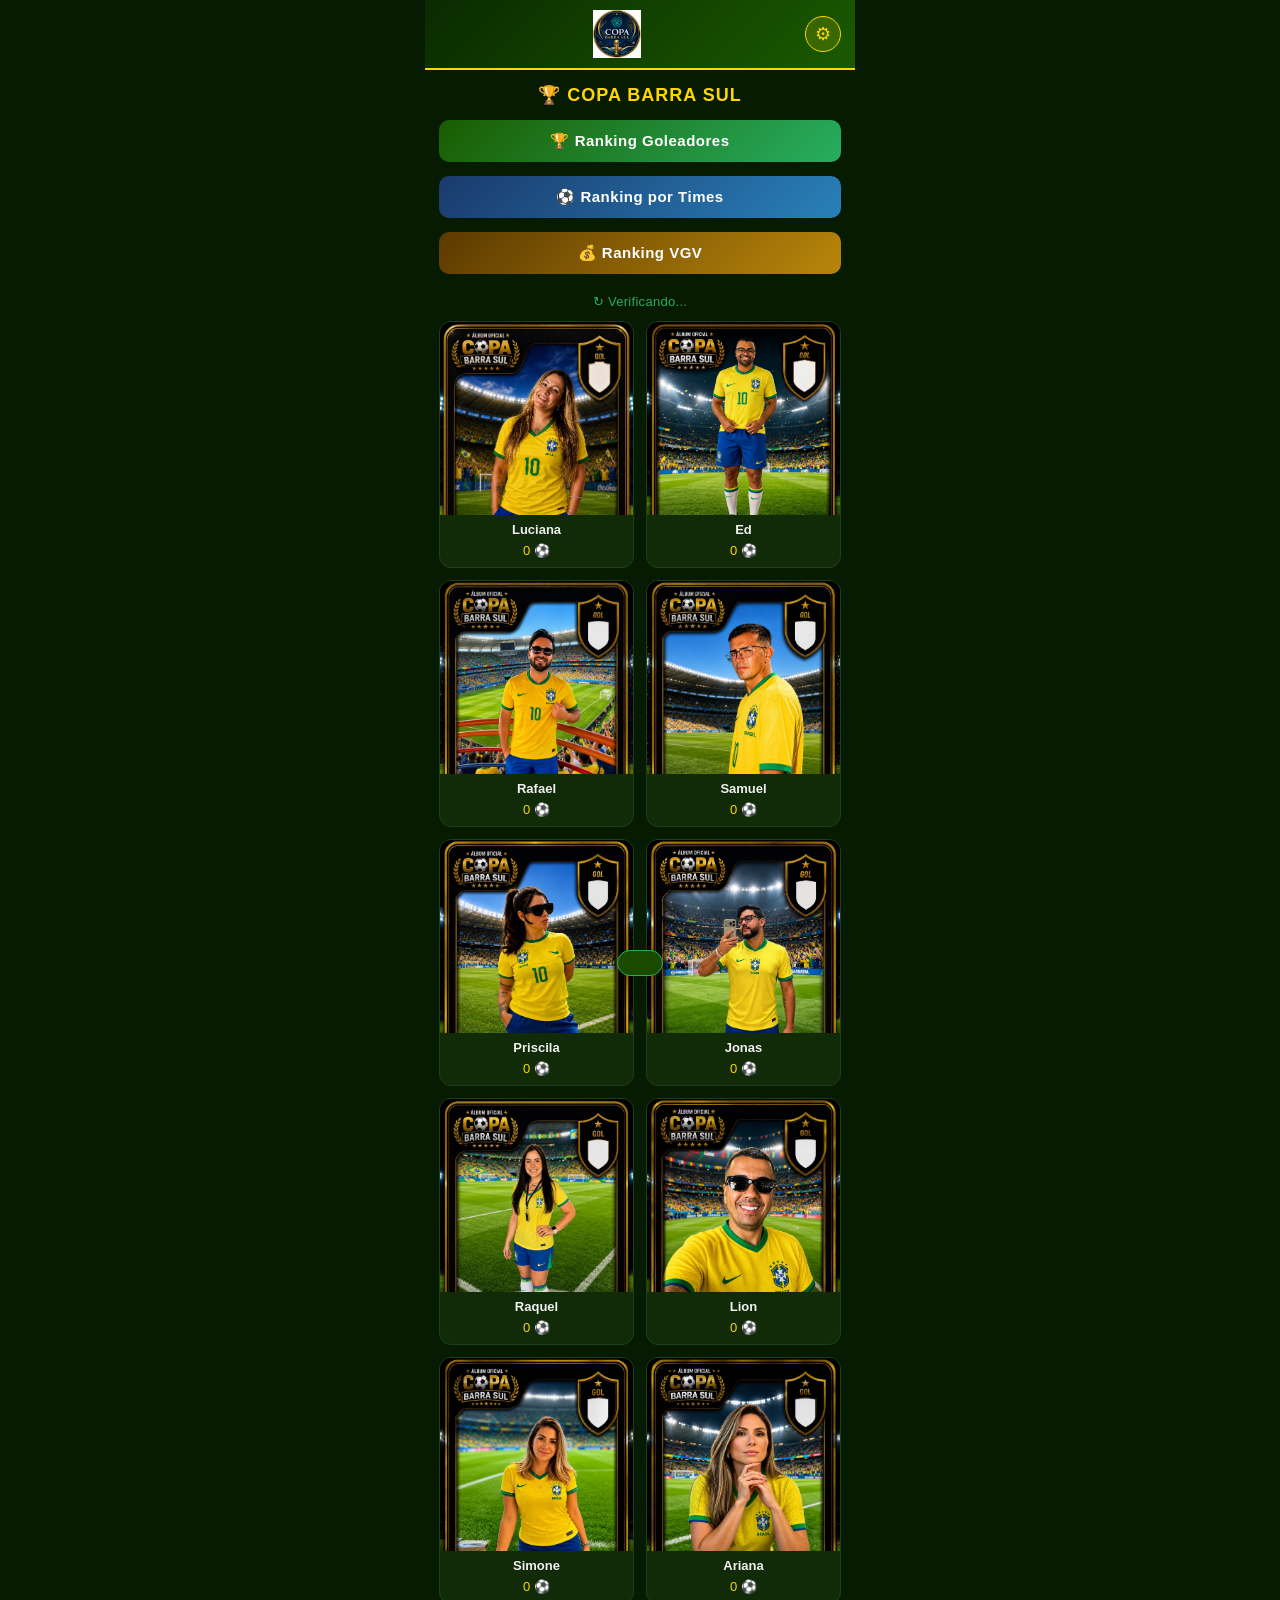
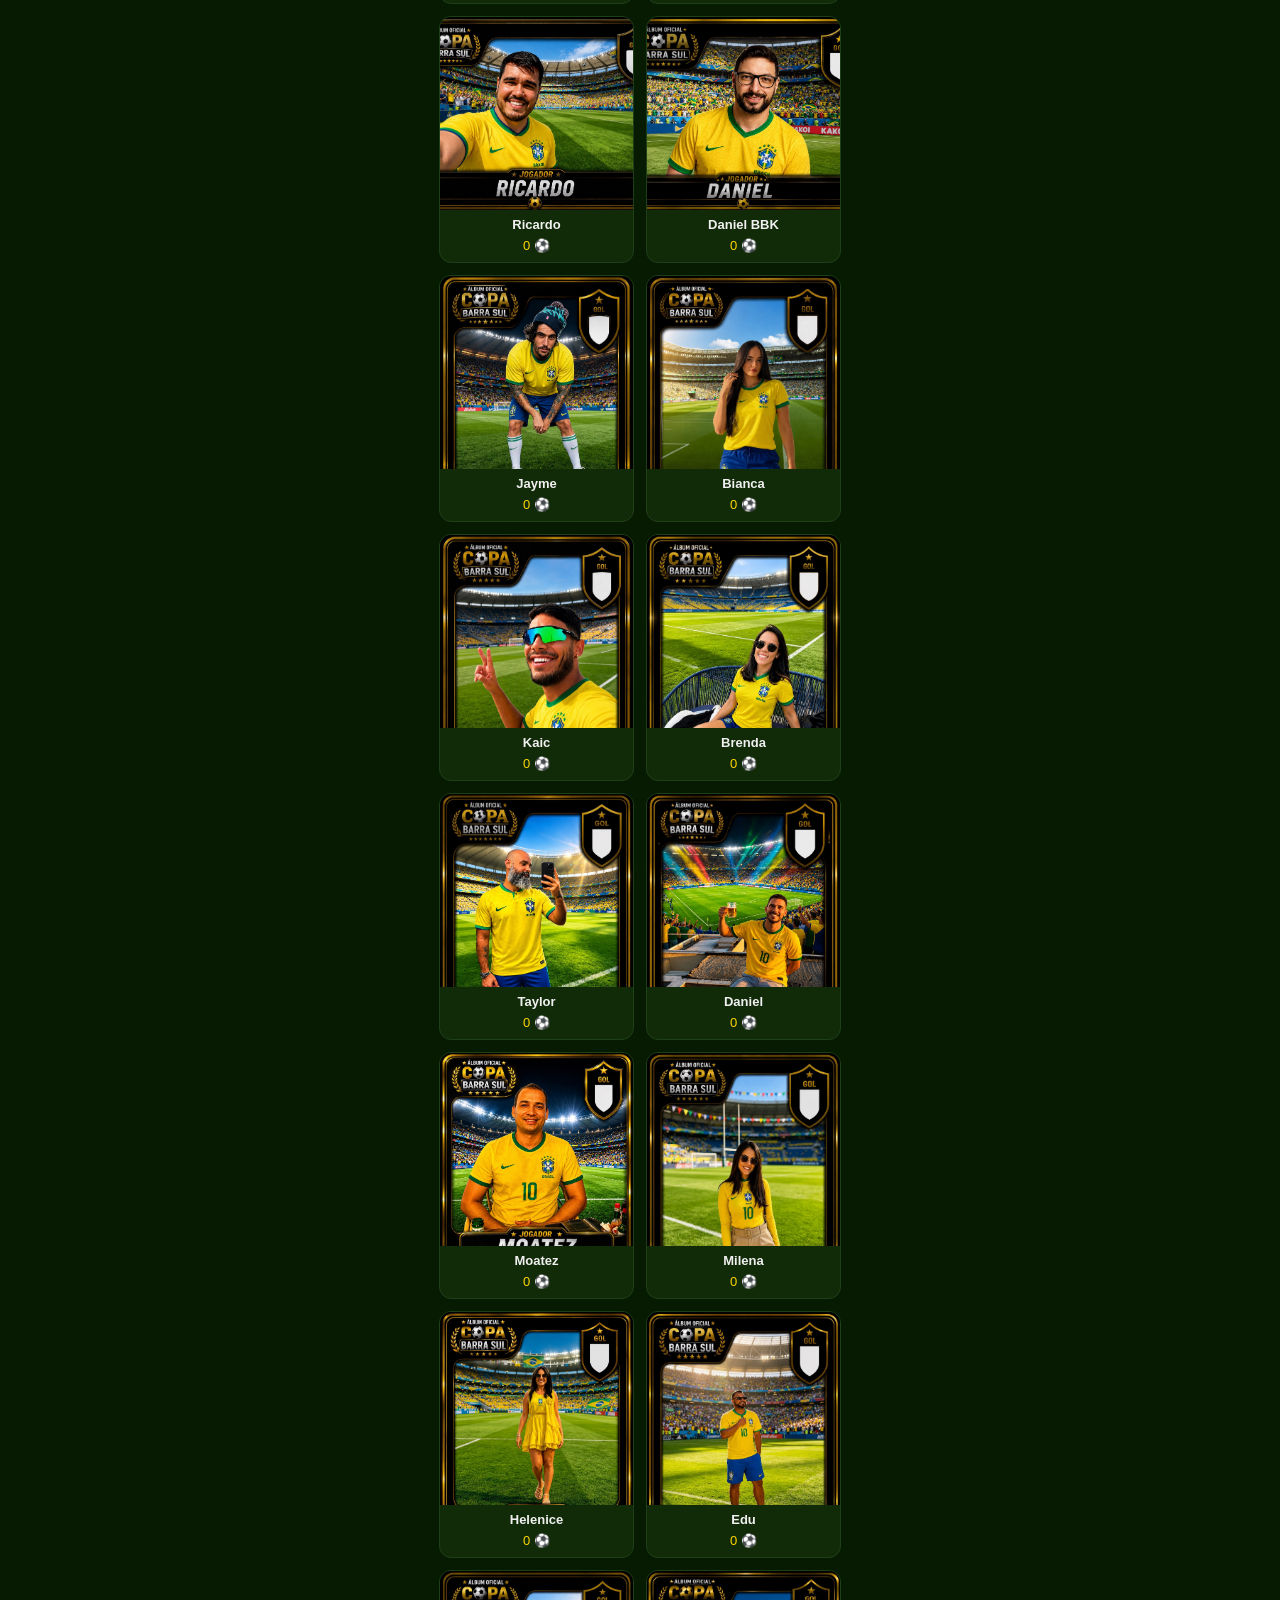
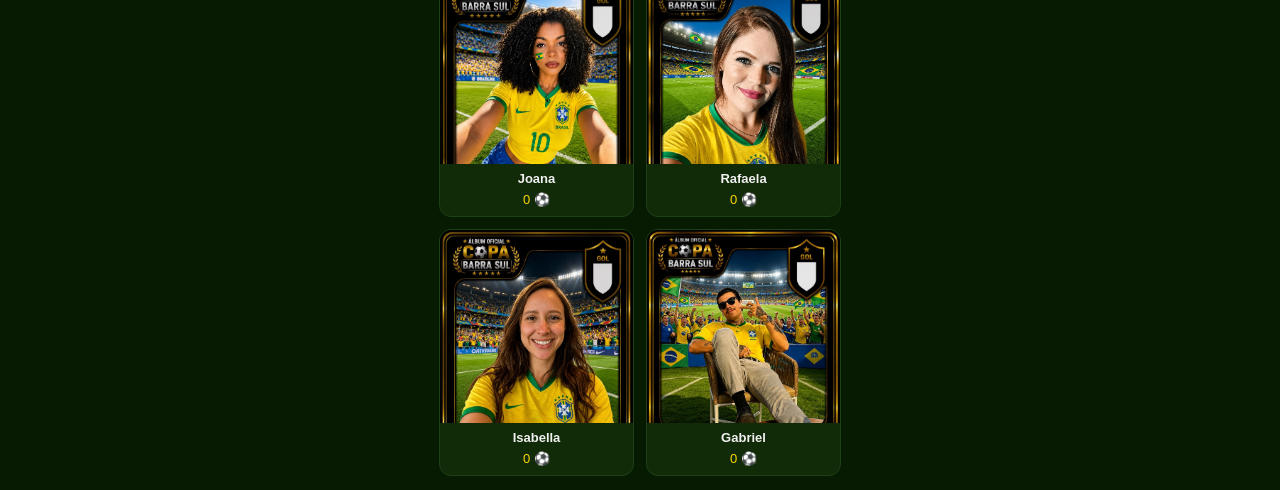
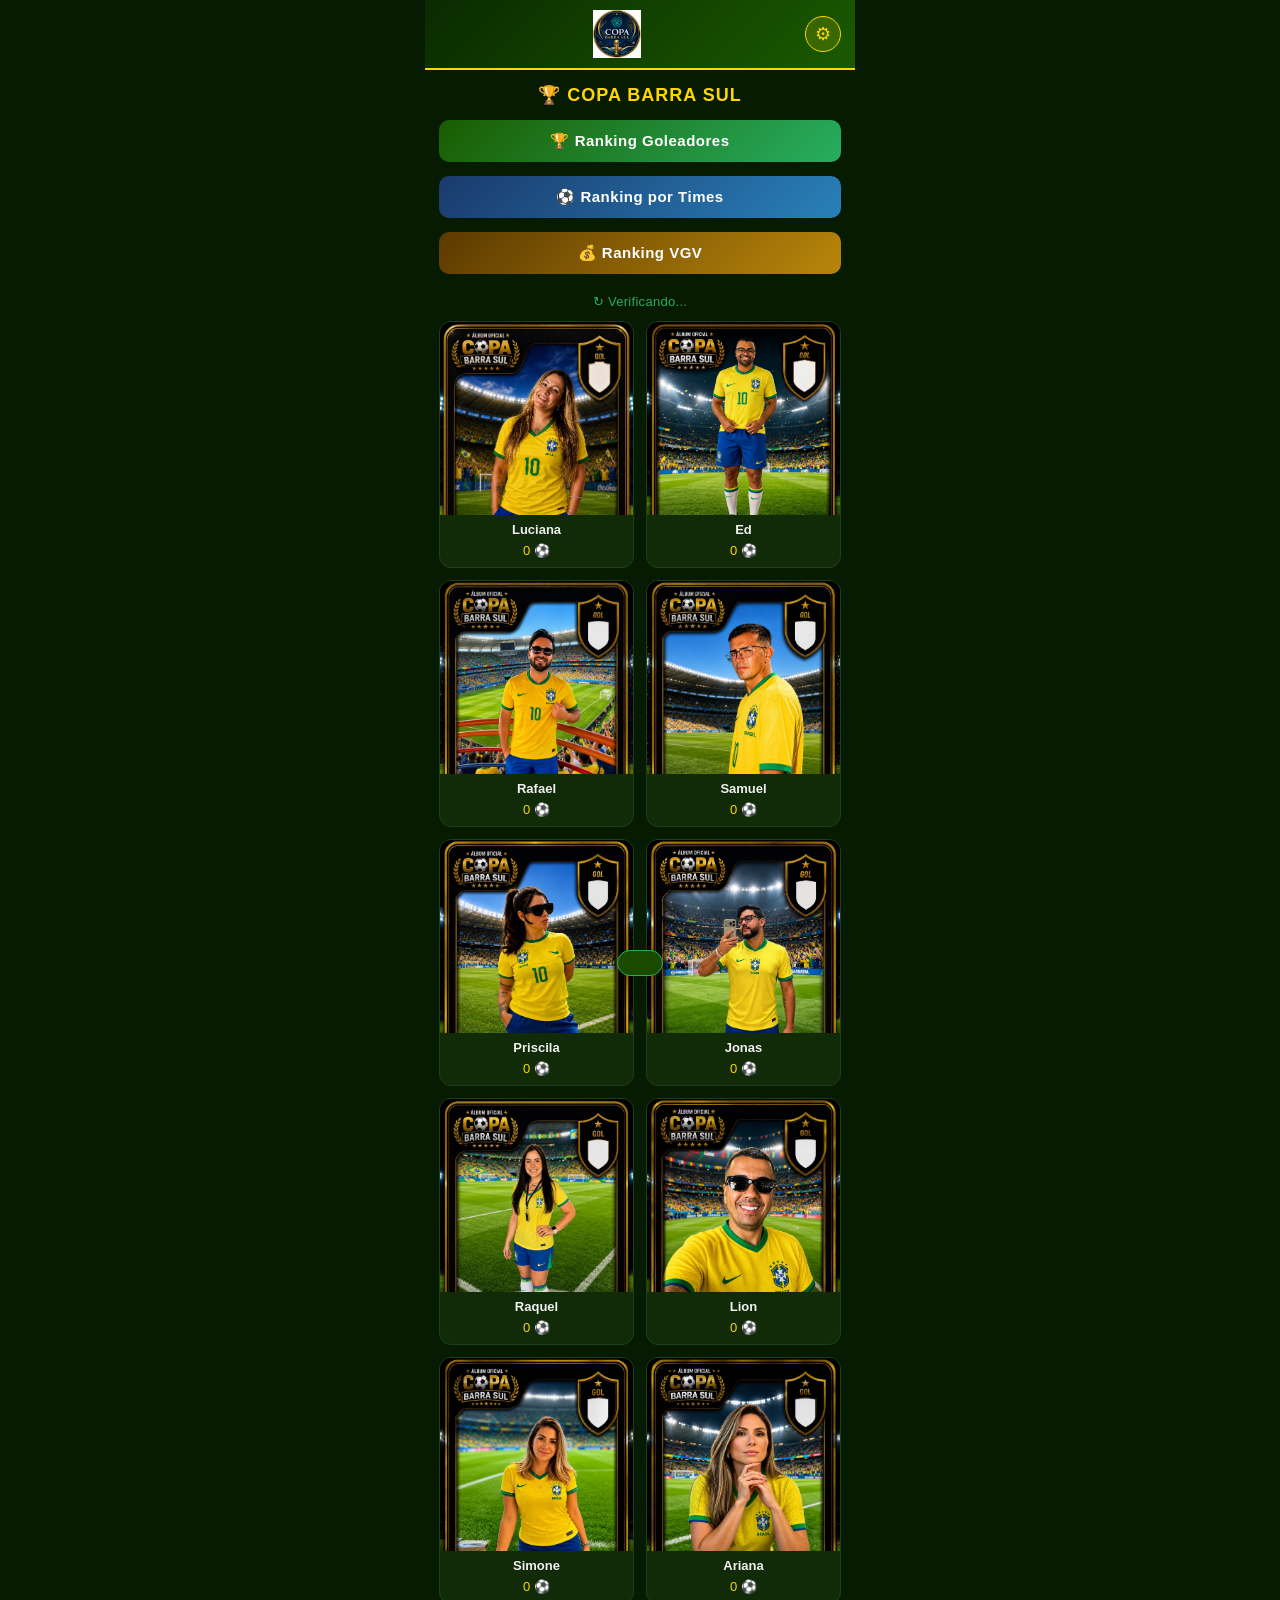
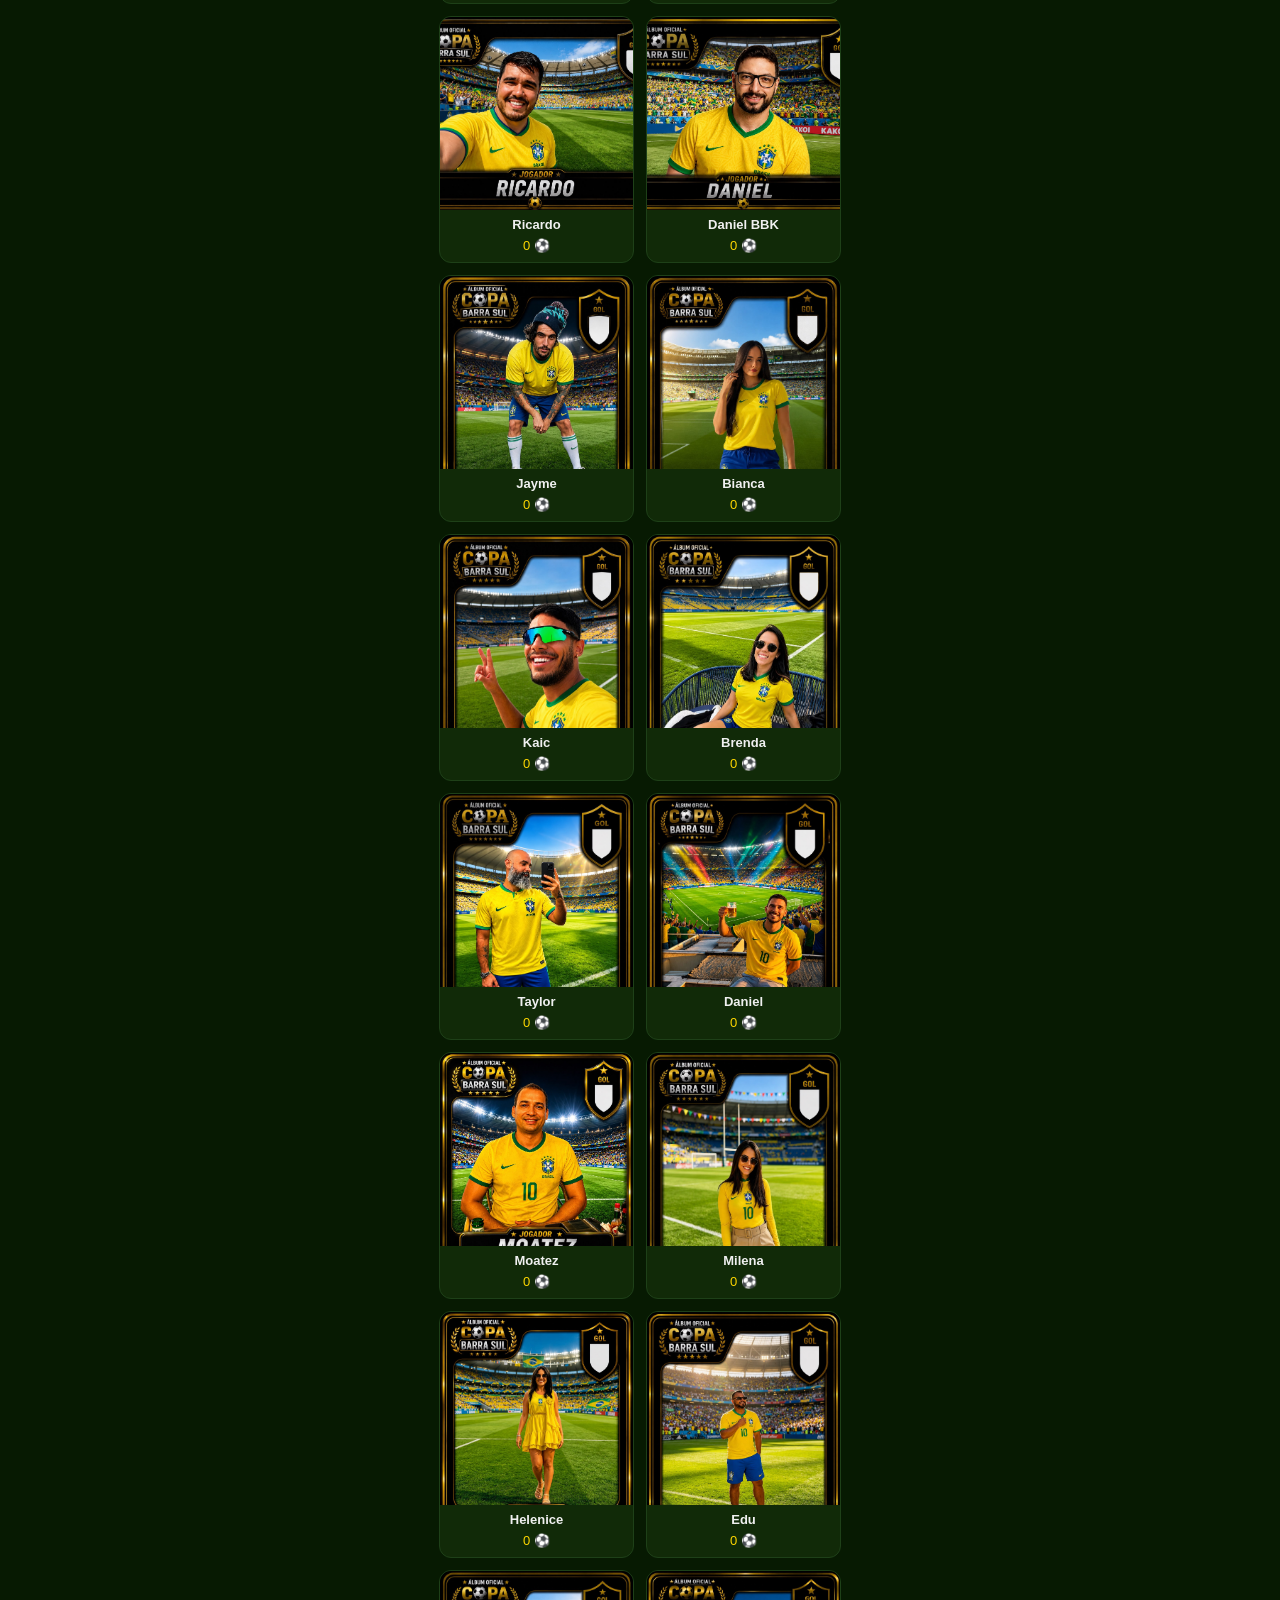
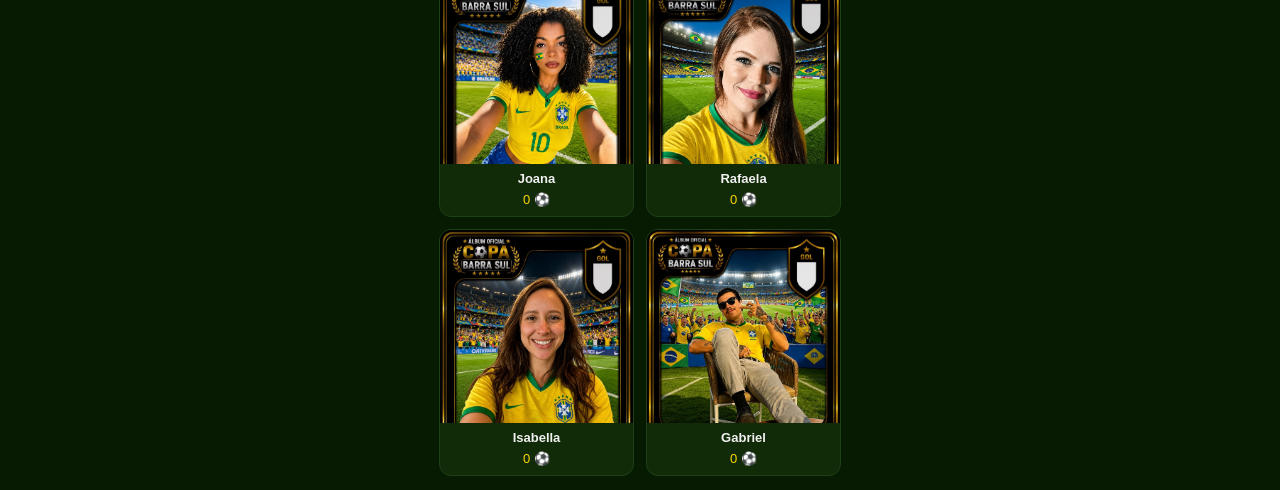
